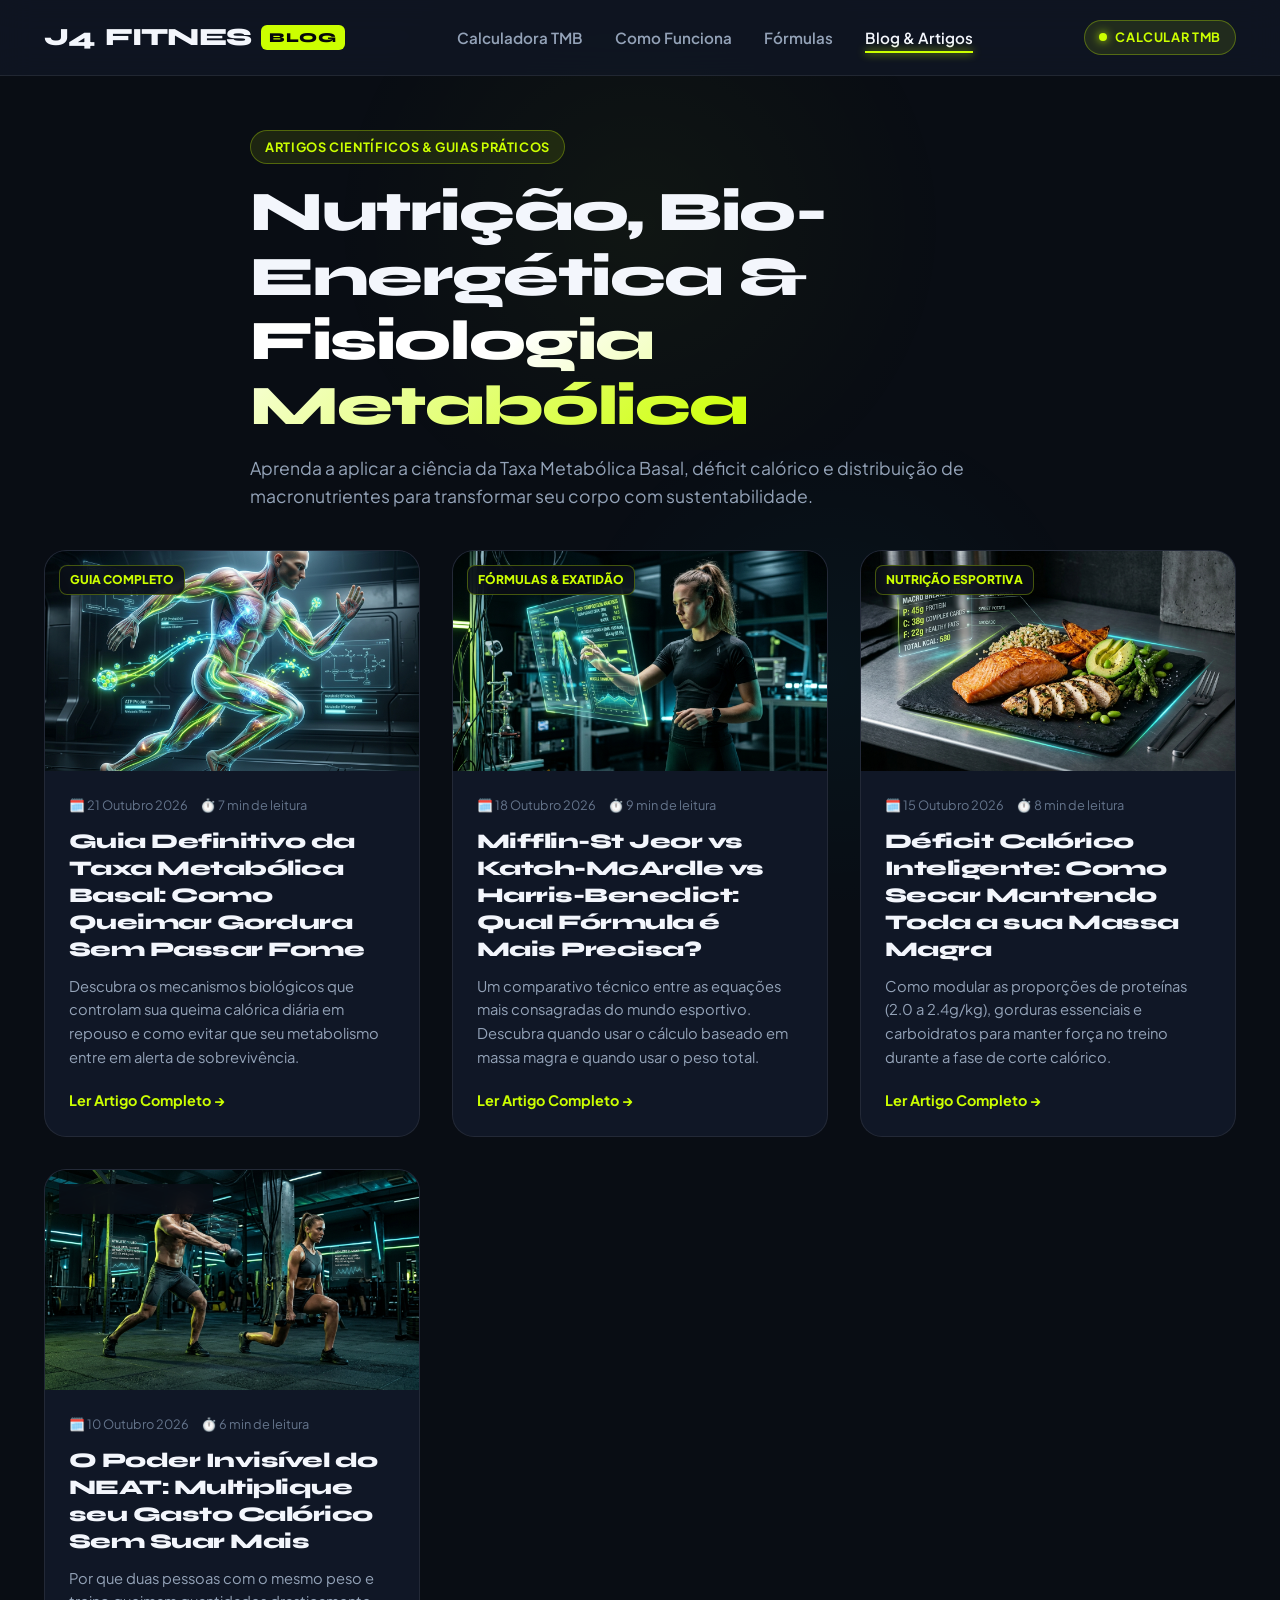
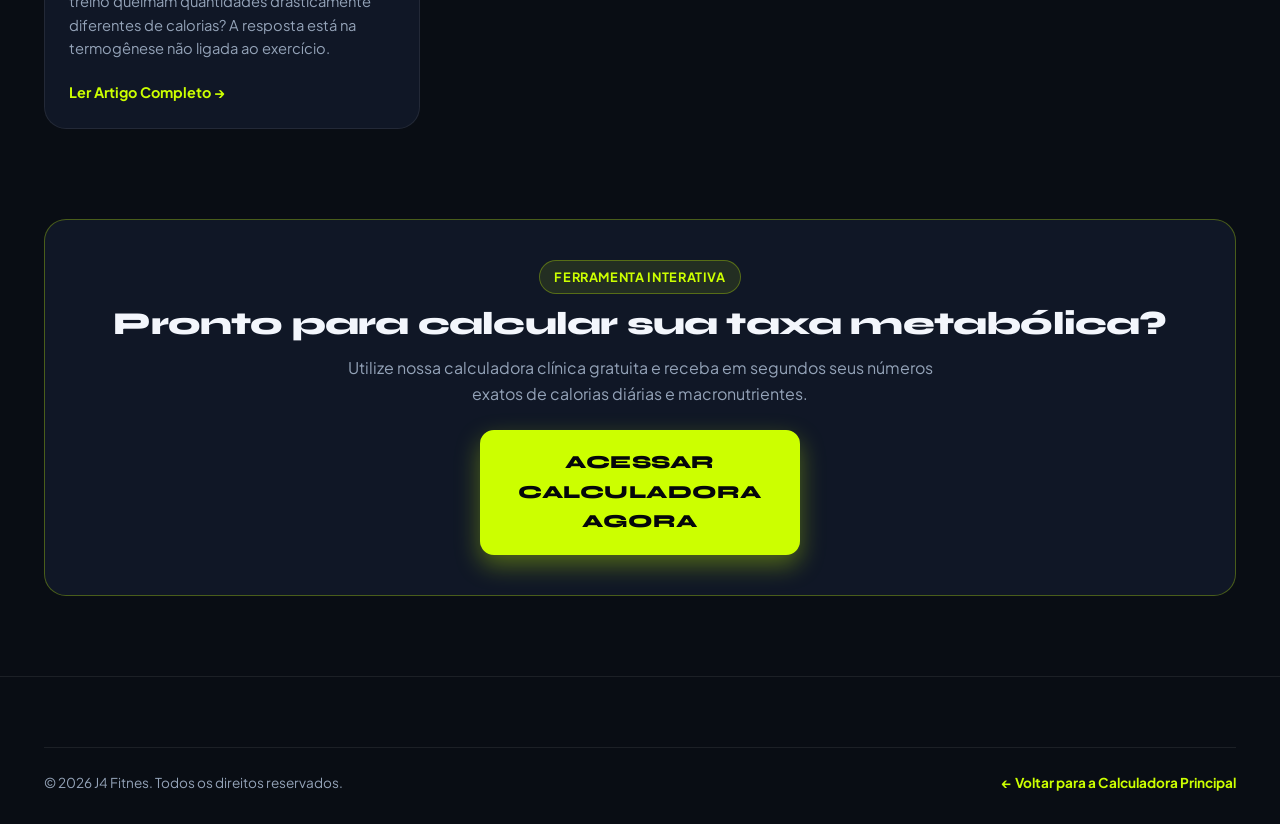
==== blog/index.html @ 893604af "feat: site completo j4 fitnes calculadora tmb e blog" ====
<!DOCTYPE html>
<html lang="pt-BR" data-theme="dark">
<head>
  <meta charset="UTF-8">
  <meta name="viewport" content="width=device-width, initial-scale=1.0">
  
  <title>Blog de Fisiologia Metabólica e Nutrição Esportiva | J4 Fitnes</title>
  <meta name="description" content="Artigos científicos, guias práticos sobre Taxa Metabólica Basal (TMB), cálculo de calorias, déficit energético e recomposição corporal na J4 Fitnes.">
  <meta name="keywords" content="blog fitness, taxa metabólica basal, calcular calorias, déficit calórico, tdee, nutrição esportiva, j4 fitnes blog">
  <meta name="author" content="J4 Fitnes Labs">
  <link rel="canonical" href="https://j4fitnes.com.br/blog/">

  <!-- Open Graph -->
  <meta property="og:type" content="blog">
  <meta property="og:url" content="https://j4fitnes.com.br/blog/">
  <meta property="og:title" content="Blog de Fisiologia Metabólica | J4 Fitnes">
  <meta property="og:description" content="Aprenda a controlar seu metabolismo com embasamento científico de ponta.">
  <meta property="og:image" content="../assets/images/hero-fitness.jpg">

  <!-- Fonts -->
  <link rel="preconnect" href="https://fonts.googleapis.com">
  <link rel="preconnect" href="https://fonts.gstatic.com" crossorigin>
  <link href="https://fonts.googleapis.com/css2?family=Plus+Jakarta+Sans:wght@400;500;600;700;800&family=Space+Grotesk:wght@500;700&family=Syne:wght@700;800;900&display=swap" rel="stylesheet">

  <link rel="stylesheet" href="../assets/css/style.css">

  <!-- Schema.org Blog JSON-LD -->
  <script type="application/ld+json">
  {
    "@context": "https://schema.org",
    "@type": "Blog",
    "name": "Blog de Performance Metabólica J4 Fitnes",
    "url": "https://j4fitnes.com.br/blog/",
    "description": "Conteúdos técnicos sobre taxa metabólica basal, déficit calórico e nutrição esportiva de precisão.",
    "publisher": {
      "@type": "Organization",
      "name": "J4 Fitnes",
      "url": "https://j4fitnes.com.br/"
    }
  }
  </script>
</head>
<body>

  <!-- Navigation -->
  <header class="navbar">
    <div class="container">
      <a href="../index.html" class="brand">
        <span>J4</span> FITNES
        <span class="brand-badge">BLOG</span>
      </a>

      <nav>
        <ul class="nav-links">
          <li><a href="../index.html" class="nav-link">Calculadora TMB</a></li>
          <li><a href="../index.html#como-funciona" class="nav-link">Como Funciona</a></li>
          <li><a href="../index.html#formulas" class="nav-link">Fórmulas</a></li>
          <li><a href="index.html" class="nav-link active">Blog & Artigos</a></li>
        </ul>
      </nav>

      <div class="nav-actions">
        <a href="../index.html#calculadora" class="badge" style="cursor: pointer;">
          <span class="badge-dot"></span>
          CALCULAR TMB
        </a>
      </div>
    </div>
  </header>

  <main style="padding-top: 130px;">
    <div class="container">
      <div class="section-head" style="text-align: left; margin-bottom: 40px;">
        <span class="badge">Artigos Científicos & Guias Práticos</span>
        <h1 style="font-size: clamp(2.4rem, 4.5vw, 3.5rem); margin: 16px 0;">
          Nutrição, Bio-Energética & <br>
          <span class="text-gradient-volt">Fisiologia Metabólica</span>
        </h1>
        <p>Aprenda a aplicar a ciência da Taxa Metabólica Basal, déficit calórico e distribuição de macronutrientes para transformar seu corpo com sustentabilidade.</p>
      </div>

      <!-- Featured Grid -->
      <div class="blog-grid" style="margin-bottom: 90px;">
        <!-- Card 1 -->
        <article class="blog-card">
          <div class="blog-thumb">
            <span class="blog-category">Guia Completo</span>
            <img src="../assets/images/blog-metabolismo.jpg" alt="Vias bioenergéticas e metabolismo em repouso">
          </div>
          <div class="blog-body">
            <div class="blog-meta">
              <span>🗓️ 21 Outubro 2026</span>
              <span>⏱️ 7 min de leitura</span>
            </div>
            <h2 class="blog-title">
              <a href="guia-definitivo-taxa-metabolica-basal.html">Guia Definitivo da Taxa Metabólica Basal: Como Queimar Gordura Sem Passar Fome</a>
            </h2>
            <p class="blog-excerpt">
              Descubra os mecanismos biológicos que controlam sua queima calórica diária em repouso e como evitar que seu metabolismo entre em alerta de sobrevivência.
            </p>
            <a href="guia-definitivo-taxa-metabolica-basal.html" class="blog-read-more">Ler Artigo Completo →</a>
          </div>
        </article>

        <!-- Card 2 -->
        <article class="blog-card">
          <div class="blog-thumb">
            <span class="blog-category">Fórmulas & Exatidão</span>
            <img src="../assets/images/blog-formulas-precisao.jpg" alt="Display com métricas de bioimpedância">
          </div>
          <div class="blog-body">
            <div class="blog-meta">
              <span>🗓️ 18 Outubro 2026</span>
              <span>⏱️ 9 min de leitura</span>
            </div>
            <h2 class="blog-title">
              <a href="mifflin-st-jeor-vs-katch-mcardle-harris-benedict.html">Mifflin-St Jeor vs Katch-McArdle vs Harris-Benedict: Qual Fórmula é Mais Precisa?</a>
            </h2>
            <p class="blog-excerpt">
              Um comparativo técnico entre as equações mais consagradas do mundo esportivo. Descubra quando usar o cálculo baseado em massa magra e quando usar o peso total.
            </p>
            <a href="mifflin-st-jeor-vs-katch-mcardle-harris-benedict.html" class="blog-read-more">Ler Artigo Completo →</a>
          </div>
        </article>

        <!-- Card 3 -->
        <article class="blog-card">
          <div class="blog-thumb">
            <span class="blog-category">Nutrição Esportiva</span>
            <img src="../assets/images/blog-macros-nutricao.jpg" alt="Refeição com macronutrientes calculados">
          </div>
          <div class="blog-body">
            <div class="blog-meta">
              <span>🗓️ 15 Outubro 2026</span>
              <span>⏱️ 8 min de leitura</span>
            </div>
            <h2 class="blog-title">
              <a href="deficit-calorico-inteligente-secar-sem-perder-massa.html">Déficit Calórico Inteligente: Como Secar Mantendo Toda a sua Massa Magra</a>
            </h2>
            <p class="blog-excerpt">
              Como modular as proporções de proteínas (2.0 a 2.4g/kg), gorduras essenciais e carboidratos para manter força no treino durante a fase de corte calórico.
            </p>
            <a href="deficit-calorico-inteligente-secar-sem-perder-massa.html" class="blog-read-more">Ler Artigo Completo →</a>
          </div>
        </article>

        <!-- Card 4 -->
        <article class="blog-card">
          <div class="blog-thumb">
            <span class="blog-category">Bio-Hacking Diário</span>
            <img src="../assets/images/hero-fitness.jpg" alt="Treino funcional e atividade diária de alta intensidade">
          </div>
          <div class="blog-body">
            <div class="blog-meta">
              <span>🗓️ 10 Outubro 2026</span>
              <span>⏱️ 6 min de leitura</span>
            </div>
            <h2 class="blog-title">
              <a href="neat-gasto-calorico-invisivel.html">O Poder Invisível do NEAT: Multiplique seu Gasto Calórico Sem Suar Mais</a>
            </h2>
            <p class="blog-excerpt">
              Por que duas pessoas com o mesmo peso e treino queimam quantidades drasticamente diferentes de calorias? A resposta está na termogênese não ligada ao exercício.
            </p>
            <a href="neat-gasto-calorico-invisivel.html" class="blog-read-more">Ler Artigo Completo →</a>
          </div>
        </article>
      </div>

      <!-- Quick CTA Banner -->
      <div style="background: var(--bg-surface); border: 1px solid var(--border-glow); border-radius: var(--radius-lg); padding: 40px; text-align: center; margin-bottom: 80px;">
        <span class="badge" style="margin-bottom: 12px;">Ferramenta Interativa</span>
        <h2 style="font-size: 2rem; margin-bottom: 12px;">Pronto para calcular sua taxa metabólica?</h2>
        <p style="max-width: 600px; margin: 0 auto 24px;">Utilize nossa calculadora clínica gratuita e receba em segundos seus números exatos de calorias diárias e macronutrientes.</p>
        <a href="../index.html#calculadora" class="btn-calculate" style="max-width: 320px; margin: 0 auto; display: inline-flex;">
          Acessar Calculadora Agora
        </a>
      </div>
    </div>
  </main>

  <!-- Footer -->
  <footer class="footer">
    <div class="container">
      <div class="footer-bottom">
        <p>© 2026 J4 Fitnes. Todos os direitos reservados.</p>
        <a href="../index.html" style="color: var(--accent-volt); font-weight: 700;">← Voltar para a Calculadora Principal</a>
      </div>
    </div>
  </footer>

</body>
</html>
---- assets/css/style.css ----
/* ==========================================================================
   J4 FITNES - DESIGN SYSTEM & STYLESHEET
   Aesthetic: Cyber-Athletic Precision (Neo-Sport Performance)
   Version: 2026.1 - Generative & Mobile First
   ========================================================================== */

:root {
  /* Color Palette - Cyber Volt & Obsidian */
  --bg-darkest: #05070a;
  --bg-base: #090d14;
  --bg-surface: #101726;
  --bg-surface-elevated: #162033;
  --bg-glass: rgba(16, 23, 38, 0.75);
  --bg-glass-card: rgba(22, 32, 51, 0.65);

  --accent-volt: #ccff00;
  --accent-volt-glow: rgba(204, 255, 0, 0.35);
  --accent-volt-subtle: rgba(204, 255, 0, 0.1);
  --accent-cyan: #00f0ff;
  --accent-cyan-glow: rgba(0, 240, 255, 0.35);
  --accent-orange: #ff5e36;
  --accent-purple: #a855f7;

  --text-main: #f3f6fc;
  --text-muted: #94a3b8;
  --text-dim: #64748b;
  --text-inverse: #05070a;

  --border-subtle: rgba(255, 255, 255, 0.08);
  --border-glow: rgba(204, 255, 0, 0.3);
  --border-cyan: rgba(0, 240, 255, 0.3);

  --radius-sm: 8px;
  --radius-md: 14px;
  --radius-lg: 22px;
  --radius-full: 9999px;

  --font-display: 'Syne', -apple-system, BlinkMacSystemFont, 'Segoe UI', Roboto, sans-serif;
  --font-body: 'Plus Jakarta Sans', -apple-system, BlinkMacSystemFont, 'Segoe UI', Roboto, sans-serif;
  --font-mono: 'Space Grotesk', monospace;

  --shadow-subtle: 0 4px 20px rgba(0, 0, 0, 0.4);
  --shadow-volt: 0 0 30px rgba(204, 255, 0, 0.25);
  --shadow-cyan: 0 0 30px rgba(0, 240, 255, 0.2);

  --transition-fast: 0.18s cubic-bezier(0.16, 1, 0.3, 1);
  --transition-smooth: 0.3s cubic-bezier(0.16, 1, 0.3, 1);
}

/* Light Theme Mode Support */
[data-theme="light"] {
  --bg-darkest: #eef2f6;
  --bg-base: #f8fafc;
  --bg-surface: #ffffff;
  --bg-surface-elevated: #ffffff;
  --bg-glass: rgba(255, 255, 255, 0.85);
  --bg-glass-card: rgba(255, 255, 255, 0.95);

  --accent-volt: #7fa800;
  --accent-volt-glow: rgba(127, 168, 0, 0.25);
  --accent-volt-subtle: rgba(127, 168, 0, 0.12);
  --accent-cyan: #0284c7;

  --text-main: #090d14;
  --text-muted: #475569;
  --text-dim: #64748b;
  --text-inverse: #ffffff;

  --border-subtle: rgba(0, 0, 0, 0.08);
  --border-glow: rgba(127, 168, 0, 0.4);
  --shadow-subtle: 0 4px 20px rgba(0, 0, 0, 0.06);
}

/* Base & Reset */
*, *::before, *::after {
  box-sizing: border-box;
  margin: 0;
  padding: 0;
}

html {
  font-size: 16px;
  scroll-behavior: smooth;
  scroll-padding-top: 90px;
  -webkit-font-smoothing: antialiased;
  -moz-osx-font-smoothing: grayscale;
}

body {
  font-family: var(--font-body);
  background-color: var(--bg-base);
  color: var(--text-main);
  line-height: 1.6;
  overflow-x: hidden;
  position: relative;
  min-height: 100vh;
}

/* Background Atmosphere Gradients */
body::before {
  content: '';
  position: fixed;
  top: 0;
  left: 20%;
  width: 60vw;
  height: 50vh;
  background: radial-gradient(circle, rgba(204, 255, 0, 0.04) 0%, transparent 70%);
  pointer-events: none;
  z-index: -1;
}

body::after {
  content: '';
  position: fixed;
  bottom: 0;
  right: 10%;
  width: 50vw;
  height: 50vh;
  background: radial-gradient(circle, rgba(0, 240, 255, 0.035) 0%, transparent 70%);
  pointer-events: none;
  z-index: -1;
}

/* Typography Defaults */
h1, h2, h3, h4, h5, h6 {
  font-family: var(--font-display);
  font-weight: 800;
  letter-spacing: -0.025em;
  line-height: 1.15;
  color: var(--text-main);
}

p {
  color: var(--text-muted);
}

a {
  color: inherit;
  text-decoration: none;
  transition: color var(--transition-fast);
}

img {
  max-width: 100%;
  height: auto;
  display: block;
}

/* Layout Utilities */
.container {
  width: 100%;
  max-width: 1240px;
  margin: 0 auto;
  padding: 0 24px;
}

/* Badge & Tag */
.badge {
  display: inline-flex;
  align-items: center;
  gap: 8px;
  padding: 6px 14px;
  border-radius: var(--radius-full);
  font-size: 0.8rem;
  font-weight: 700;
  letter-spacing: 0.05em;
  text-transform: uppercase;
  background: var(--accent-volt-subtle);
  color: var(--accent-volt);
  border: 1px solid var(--border-glow);
}

.badge-dot {
  width: 8px;
  height: 8px;
  border-radius: 50%;
  background: var(--accent-volt);
  box-shadow: 0 0 10px var(--accent-volt);
  animation: pulse-dot 2s infinite ease-in-out;
}

@keyframes pulse-dot {
  0%, 100% { transform: scale(1); opacity: 1; }
  50% { transform: scale(1.3); opacity: 0.7; }
}

/* Navigation Bar */
.navbar {
  position: fixed;
  top: 0;
  left: 0;
  right: 0;
  height: 76px;
  background: var(--bg-glass);
  backdrop-filter: blur(16px);
  -webkit-backdrop-filter: blur(16px);
  border-bottom: 1px solid var(--border-subtle);
  z-index: 1000;
  display: flex;
  align-items: center;
}

.navbar .container {
  display: flex;
  align-items: center;
  justify-content: space-between;
}

.brand {
  display: flex;
  align-items: center;
  gap: 10px;
  font-family: var(--font-display);
  font-size: 1.55rem;
  font-weight: 900;
  letter-spacing: -0.03em;
  color: var(--text-main);
}

.brand-badge {
  background: var(--accent-volt);
  color: var(--text-inverse);
  padding: 2px 8px;
  border-radius: 6px;
  font-size: 0.85rem;
  font-weight: 900;
  letter-spacing: 0.05em;
}

.nav-links {
  display: flex;
  align-items: center;
  gap: 32px;
  list-style: none;
}

.nav-link {
  font-size: 0.95rem;
  font-weight: 600;
  color: var(--text-muted);
  position: relative;
  padding: 4px 0;
}

.nav-link:hover, .nav-link.active {
  color: var(--text-main);
}

.nav-link.active::after {
  content: '';
  position: absolute;
  bottom: -2px;
  left: 0;
  width: 100%;
  height: 2px;
  background: var(--accent-volt);
  box-shadow: 0 0 8px var(--accent-volt);
}

.nav-actions {
  display: flex;
  align-items: center;
  gap: 16px;
}

.theme-toggle-btn {
  background: var(--bg-surface-elevated);
  border: 1px solid var(--border-subtle);
  color: var(--text-main);
  width: 40px;
  height: 40px;
  border-radius: var(--radius-sm);
  display: flex;
  align-items: center;
  justify-content: center;
  cursor: pointer;
  font-size: 1.1rem;
  transition: all var(--transition-fast);
}

.theme-toggle-btn:hover {
  border-color: var(--accent-volt);
  color: var(--accent-volt);
}

.mobile-menu-btn {
  display: none;
  background: none;
  border: none;
  color: var(--text-main);
  font-size: 1.5rem;
  cursor: pointer;
}

/* Hero Section */
.hero-section {
  padding: 130px 0 60px;
  position: relative;
  overflow: hidden;
}

.hero-grid {
  display: grid;
  grid-template-columns: 1.15fr 0.85fr;
  gap: 40px;
  align-items: center;
}

.hero-content h1 {
  font-size: clamp(2.4rem, 4.5vw, 3.8rem);
  margin: 18px 0 20px;
  line-height: 1.08;
}

.text-gradient-volt {
  background: linear-gradient(135deg, #ffffff 30%, var(--accent-volt) 100%);
  -webkit-background-clip: text;
  -webkit-text-fill-color: transparent;
}

[data-theme="light"] .text-gradient-volt {
  background: linear-gradient(135deg, #090d14 40%, var(--accent-volt) 100%);
  -webkit-background-clip: text;
  -webkit-text-fill-color: transparent;
}

.hero-subtitle {
  font-size: 1.15rem;
  line-height: 1.6;
  margin-bottom: 28px;
  max-width: 580px;
}

.hero-stats-row {
  display: flex;
  gap: 28px;
  margin-top: 32px;
  padding-top: 24px;
  border-top: 1px solid var(--border-subtle);
}

.hero-stat-item h4 {
  font-family: var(--font-mono);
  font-size: 1.7rem;
  color: var(--accent-volt);
  font-weight: 700;
}

.hero-stat-item p {
  font-size: 0.85rem;
  text-transform: uppercase;
  letter-spacing: 0.05em;
  font-weight: 600;
}

.hero-image-wrapper {
  position: relative;
  border-radius: var(--radius-lg);
  overflow: hidden;
  box-shadow: var(--shadow-subtle);
  border: 1px solid var(--border-subtle);
}

.hero-image-wrapper img {
  width: 100%;
  height: 480px;
  object-fit: cover;
  transition: transform 0.6s ease;
}

.hero-image-wrapper:hover img {
  transform: scale(1.03);
}

.hero-hologram-card {
  position: absolute;
  bottom: 20px;
  left: 20px;
  right: 20px;
  background: rgba(10, 14, 22, 0.85);
  backdrop-filter: blur(12px);
  -webkit-backdrop-filter: blur(12px);
  border: 1px solid var(--border-glow);
  border-radius: var(--radius-md);
  padding: 16px;
  display: flex;
  align-items: center;
  justify-content: space-between;
}

/* Interactive Calculator Layout */
.calculator-section {
  padding: 40px 0 80px;
}

.calc-wrapper {
  display: grid;
  grid-template-columns: 1.05fr 0.95fr;
  gap: 32px;
  background: var(--bg-surface);
  border-radius: var(--radius-lg);
  border: 1px solid var(--border-subtle);
  box-shadow: 0 20px 50px rgba(0, 0, 0, 0.4);
  padding: 36px;
  position: relative;
  overflow: hidden;
}

.calc-wrapper::before {
  content: '';
  position: absolute;
  top: 0;
  left: 0;
  right: 0;
  height: 3px;
  background: linear-gradient(90deg, var(--accent-volt), var(--accent-cyan), var(--accent-volt));
}

.calc-header {
  margin-bottom: 28px;
}

.calc-header h2 {
  font-size: 1.85rem;
  margin-bottom: 8px;
}

/* Form Controls */
.form-group {
  margin-bottom: 22px;
}

.form-label {
  display: flex;
  justify-content: space-between;
  align-items: center;
  font-size: 0.9rem;
  font-weight: 700;
  margin-bottom: 10px;
  color: var(--text-main);
  text-transform: uppercase;
  letter-spacing: 0.04em;
}

.label-info {
  font-size: 0.78rem;
  color: var(--accent-cyan);
  font-weight: 500;
  text-transform: none;
}

/* Gender Toggle Buttons */
.gender-switch {
  display: grid;
  grid-template-columns: 1fr 1fr;
  gap: 12px;
}

.gender-btn {
  display: flex;
  align-items: center;
  justify-content: center;
  gap: 10px;
  padding: 14px;
  border-radius: var(--radius-md);
  border: 1px solid var(--border-subtle);
  background: var(--bg-surface-elevated);
  color: var(--text-muted);
  font-size: 1rem;
  font-weight: 700;
  cursor: pointer;
  transition: all var(--transition-fast);
}

.gender-btn:hover {
  border-color: var(--accent-volt-glow);
  color: var(--text-main);
}

.gender-btn.active {
  background: var(--accent-volt);
  color: var(--text-inverse);
  border-color: var(--accent-volt);
  box-shadow: 0 0 20px var(--accent-volt-glow);
}

/* Dual Column Inputs */
.input-grid-2 {
  display: grid;
  grid-template-columns: 1fr 1fr;
  gap: 16px;
}

.input-box {
  position: relative;
  display: flex;
  align-items: center;
}

.input-box input, .input-box select {
  width: 100%;
  padding: 14px 44px 14px 16px;
  background: var(--bg-surface-elevated);
  border: 1px solid var(--border-subtle);
  border-radius: var(--radius-md);
  color: var(--text-main);
  font-family: var(--font-mono);
  font-size: 1.1rem;
  font-weight: 700;
  outline: none;
  transition: all var(--transition-fast);
}

.input-box input:focus, .input-box select:focus {
  border-color: var(--accent-volt);
  box-shadow: 0 0 0 3px var(--accent-volt-subtle);
}

.input-unit {
  position: absolute;
  right: 16px;
  font-size: 0.85rem;
  font-weight: 700;
  color: var(--text-dim);
  pointer-events: none;
}

/* Custom Select */
.select-styled {
  appearance: none;
  -webkit-appearance: none;
  cursor: pointer;
}

/* Formula Selection Tabs */
.formula-pills {
  display: flex;
  gap: 8px;
  background: var(--bg-darkest);
  padding: 6px;
  border-radius: var(--radius-md);
  border: 1px solid var(--border-subtle);
  margin-bottom: 24px;
}

.formula-btn {
  flex: 1;
  padding: 8px 12px;
  border: none;
  background: transparent;
  color: var(--text-muted);
  font-size: 0.82rem;
  font-weight: 700;
  border-radius: var(--radius-sm);
  cursor: pointer;
  transition: all var(--transition-fast);
}

.formula-btn.active {
  background: var(--bg-surface-elevated);
  color: var(--accent-volt);
  border: 1px solid var(--border-glow);
}

/* Activity Slider / List Cards */
.activity-card-group {
  display: flex;
  flex-direction: column;
  gap: 10px;
}

.activity-option {
  display: flex;
  align-items: center;
  justify-content: space-between;
  padding: 12px 16px;
  border-radius: var(--radius-md);
  border: 1px solid var(--border-subtle);
  background: var(--bg-surface-elevated);
  cursor: pointer;
  transition: all var(--transition-fast);
}

.activity-option:hover {
  border-color: rgba(204, 255, 0, 0.4);
}

.activity-option.active {
  border-color: var(--accent-volt);
  background: var(--accent-volt-subtle);
}

.activity-info h5 {
  font-size: 0.95rem;
  font-weight: 700;
  margin-bottom: 2px;
}

.activity-info p {
  font-size: 0.8rem;
  color: var(--text-dim);
}

.activity-multiplier {
  font-family: var(--font-mono);
  font-size: 0.9rem;
  font-weight: 800;
  color: var(--accent-volt);
  padding: 4px 8px;
  background: rgba(0, 0, 0, 0.3);
  border-radius: 6px;
}

/* Action Button */
.btn-calculate {
  width: 100%;
  padding: 18px 24px;
  border: none;
  border-radius: var(--radius-md);
  background: var(--accent-volt);
  color: var(--text-inverse);
  font-family: var(--font-display);
  font-size: 1.15rem;
  font-weight: 900;
  letter-spacing: 0.03em;
  text-transform: uppercase;
  cursor: pointer;
  display: flex;
  align-items: center;
  justify-content: center;
  gap: 12px;
  box-shadow: 0 10px 25px var(--accent-volt-glow);
  transition: all var(--transition-fast);
  margin-top: 10px;
}

.btn-calculate:hover {
  transform: translateY(-2px);
  box-shadow: 0 15px 35px var(--accent-volt-glow);
  background: #d8ff26;
}

.btn-calculate:active {
  transform: translateY(0);
}

/* Results Display Panel */
.calc-results-panel {
  background: var(--bg-darkest);
  border-radius: var(--radius-lg);
  border: 1px solid var(--border-subtle);
  padding: 30px;
  display: flex;
  flex-direction: column;
  justify-content: space-between;
  position: relative;
}

.results-header {
  display: flex;
  justify-content: space-between;
  align-items: center;
  margin-bottom: 20px;
}

.results-header h3 {
  font-size: 1.25rem;
}

/* Main Gauge Ring */
.gauge-container {
  display: flex;
  flex-direction: column;
  align-items: center;
  justify-content: center;
  padding: 15px 0 25px;
  position: relative;
}

.gauge-svg-wrapper {
  position: relative;
  width: 220px;
  height: 220px;
}

.gauge-svg {
  width: 100%;
  height: 100%;
  transform: rotate(-90deg);
}

.gauge-bg-circle {
  fill: none;
  stroke: var(--bg-surface-elevated);
  stroke-width: 14;
}

.gauge-progress-circle {
  fill: none;
  stroke: var(--accent-volt);
  stroke-width: 14;
  stroke-linecap: round;
  stroke-dasharray: 565.48;
  stroke-dashoffset: 200;
  transition: stroke-dashoffset 1s cubic-bezier(0.16, 1, 0.3, 1);
  filter: drop-shadow(0 0 10px var(--accent-volt-glow));
}

.gauge-center-content {
  position: absolute;
  top: 50%;
  left: 50%;
  transform: translate(-50%, -50%);
  text-align: center;
}

.gauge-label {
  font-size: 0.8rem;
  font-weight: 700;
  text-transform: uppercase;
  letter-spacing: 0.05em;
  color: var(--text-muted);
}

.gauge-number {
  font-family: var(--font-mono);
  font-size: 2.5rem;
  font-weight: 800;
  line-height: 1;
  color: var(--text-main);
  margin: 4px 0;
}

.gauge-unit {
  font-size: 0.85rem;
  font-weight: 700;
  color: var(--accent-volt);
}

/* Metric Cards Grid */
.metrics-row {
  display: grid;
  grid-template-columns: 1fr 1fr;
  gap: 14px;
  margin-bottom: 24px;
}

.metric-pill-card {
  background: var(--bg-surface);
  border: 1px solid var(--border-subtle);
  border-radius: var(--radius-md);
  padding: 16px;
  transition: all var(--transition-fast);
}

.metric-pill-card:hover {
  border-color: var(--border-glow);
}

.metric-pill-card .title {
  font-size: 0.78rem;
  font-weight: 700;
  text-transform: uppercase;
  color: var(--text-dim);
  margin-bottom: 4px;
}

.metric-pill-card .value {
  font-family: var(--font-mono);
  font-size: 1.4rem;
  font-weight: 800;
  color: var(--text-main);
}

.metric-pill-card .sub {
  font-size: 0.75rem;
  color: var(--accent-cyan);
  margin-top: 2px;
}

/* Macro Nutrition Section */
.macros-box {
  background: var(--bg-surface);
  border-radius: var(--radius-md);
  border: 1px solid var(--border-subtle);
  padding: 18px;
  margin-bottom: 20px;
}

.macros-header {
  display: flex;
  justify-content: space-between;
  align-items: center;
  margin-bottom: 14px;
}

.macros-header h4 {
  font-size: 0.95rem;
  font-weight: 800;
  text-transform: uppercase;
}

.macro-bars {
  display: flex;
  height: 10px;
  border-radius: var(--radius-full);
  overflow: hidden;
  margin-bottom: 14px;
  background: var(--bg-darkest);
}

.bar-carb { background: var(--accent-cyan); transition: width 0.5s ease; }
.bar-prot { background: var(--accent-volt); transition: width 0.5s ease; }
.bar-fat  { background: var(--accent-orange); transition: width 0.5s ease; }

.macro-items-grid {
  display: grid;
  grid-template-columns: 1fr 1fr 1fr;
  gap: 8px;
}

.macro-item {
  text-align: center;
  padding: 8px;
  background: var(--bg-surface-elevated);
  border-radius: var(--radius-sm);
  border: 1px solid var(--border-subtle);
}

.macro-item.carb { border-top: 3px solid var(--accent-cyan); }
.macro-item.prot { border-top: 3px solid var(--accent-volt); }
.macro-item.fat  { border-top: 3px solid var(--accent-orange); }

.macro-name {
  font-size: 0.75rem;
  font-weight: 700;
  color: var(--text-muted);
}

.macro-grams {
  font-family: var(--font-mono);
  font-size: 1.15rem;
  font-weight: 800;
  color: var(--text-main);
  margin: 2px 0;
}

.macro-gkg {
  font-size: 0.7rem;
  color: var(--text-dim);
}

/* Goal Calorie Targets Tabs */
.goal-selector {
  margin-bottom: 20px;
}

.goal-label {
  font-size: 0.8rem;
  font-weight: 700;
  text-transform: uppercase;
  color: var(--text-dim);
  margin-bottom: 8px;
}

.goal-buttons {
  display: grid;
  grid-template-columns: repeat(3, 1fr);
  gap: 8px;
}

.goal-btn {
  padding: 8px 10px;
  border-radius: var(--radius-sm);
  border: 1px solid var(--border-subtle);
  background: var(--bg-surface);
  color: var(--text-muted);
  font-size: 0.8rem;
  font-weight: 700;
  cursor: pointer;
  transition: all var(--transition-fast);
}

.goal-btn.active {
  background: var(--accent-volt);
  color: var(--text-inverse);
  border-color: var(--accent-volt);
}

/* Export & Storage Buttons */
.results-actions {
  display: flex;
  gap: 12px;
}

.btn-secondary {
  flex: 1;
  padding: 12px;
  border-radius: var(--radius-md);
  border: 1px solid var(--border-subtle);
  background: var(--bg-surface);
  color: var(--text-main);
  font-size: 0.85rem;
  font-weight: 700;
  cursor: pointer;
  display: flex;
  align-items: center;
  justify-content: center;
  gap: 8px;
  transition: all var(--transition-fast);
}

.btn-secondary:hover {
  border-color: var(--accent-volt);
  color: var(--accent-volt);
}

/* SEO Educational Section */
.seo-content-section {
  padding: 80px 0;
  background: var(--bg-surface);
  border-top: 1px solid var(--border-subtle);
  border-bottom: 1px solid var(--border-subtle);
}

.section-head {
  text-align: center;
  max-width: 780px;
  margin: 0 auto 50px;
}

.section-head h2 {
  font-size: clamp(2rem, 3.5vw, 2.8rem);
  margin: 12px 0 16px;
}

.section-head p {
  font-size: 1.1rem;
}

.grid-3 {
  display: grid;
  grid-template-columns: repeat(3, 1fr);
  gap: 28px;
}

.science-card {
  background: var(--bg-surface-elevated);
  border-radius: var(--radius-lg);
  border: 1px solid var(--border-subtle);
  padding: 30px;
  position: relative;
  transition: transform var(--transition-smooth), border-color var(--transition-smooth);
}

.science-card:hover {
  transform: translateY(-4px);
  border-color: var(--border-glow);
}

.science-icon {
  width: 50px;
  height: 50px;
  border-radius: var(--radius-md);
  background: var(--accent-volt-subtle);
  color: var(--accent-volt);
  display: flex;
  align-items: center;
  justify-content: center;
  font-size: 1.4rem;
  margin-bottom: 20px;
}

.science-card h3 {
  font-size: 1.3rem;
  margin-bottom: 12px;
}

.science-card p {
  font-size: 0.95rem;
  line-height: 1.6;
}

.formula-box {
  margin-top: 16px;
  padding: 12px;
  border-radius: var(--radius-sm);
  background: var(--bg-darkest);
  border-left: 3px solid var(--accent-volt);
  font-family: var(--font-mono);
  font-size: 0.8rem;
  color: var(--accent-volt);
}

/* FAQ Section */
.faq-section {
  padding: 80px 0;
}

.faq-accordion {
  max-width: 860px;
  margin: 0 auto;
  display: flex;
  flex-direction: column;
  gap: 16px;
}

.faq-item {
  background: var(--bg-surface);
  border: 1px solid var(--border-subtle);
  border-radius: var(--radius-md);
  overflow: hidden;
  transition: border-color var(--transition-fast);
}

.faq-item.open {
  border-color: var(--accent-volt);
}

.faq-question {
  width: 100%;
  padding: 20px 24px;
  background: none;
  border: none;
  display: flex;
  justify-content: space-between;
  align-items: center;
  color: var(--text-main);
  font-family: var(--font-display);
  font-size: 1.15rem;
  font-weight: 700;
  text-align: left;
  cursor: pointer;
}

.faq-icon {
  font-size: 1.2rem;
  color: var(--accent-volt);
  transition: transform 0.3s ease;
}

.faq-item.open .faq-icon {
  transform: rotate(45deg);
}

.faq-answer {
  max-height: 0;
  overflow: hidden;
  transition: max-height 0.4s ease, padding 0.4s ease;
  padding: 0 24px;
  color: var(--text-muted);
  font-size: 0.98rem;
  line-height: 1.7;
}

.faq-item.open .faq-answer {
  max-height: 400px;
  padding: 0 24px 20px;
}

/* Blog Section */
.blog-section {
  padding: 80px 0 100px;
  background: var(--bg-darkest);
}

.blog-grid {
  display: grid;
  grid-template-columns: repeat(auto-fit, minmax(320px, 1fr));
  gap: 32px;
}

.blog-card {
  background: var(--bg-surface);
  border-radius: var(--radius-lg);
  border: 1px solid var(--border-subtle);
  overflow: hidden;
  display: flex;
  flex-direction: column;
  transition: transform var(--transition-smooth), border-color var(--transition-smooth), box-shadow var(--transition-smooth);
}

.blog-card:hover {
  transform: translateY(-6px);
  border-color: var(--border-glow);
  box-shadow: 0 15px 35px rgba(0, 0, 0, 0.4);
}

.blog-thumb {
  height: 220px;
  overflow: hidden;
  position: relative;
}

.blog-thumb img {
  width: 100%;
  height: 100%;
  object-fit: cover;
  transition: transform 0.5s ease;
}

.blog-card:hover .blog-thumb img {
  transform: scale(1.05);
}

.blog-category {
  position: absolute;
  top: 14px;
  left: 14px;
  padding: 4px 10px;
  background: rgba(10, 14, 22, 0.85);
  backdrop-filter: blur(8px);
  border-radius: var(--radius-sm);
  font-size: 0.75rem;
  font-weight: 800;
  text-transform: uppercase;
  color: var(--accent-volt);
  border: 1px solid var(--border-glow);
}

.blog-body {
  padding: 24px;
  display: flex;
  flex-direction: column;
  flex: 1;
}

.blog-meta {
  display: flex;
  align-items: center;
  gap: 12px;
  font-size: 0.8rem;
  color: var(--text-dim);
  margin-bottom: 12px;
}

.blog-title {
  font-size: 1.3rem;
  font-weight: 800;
  line-height: 1.3;
  margin-bottom: 12px;
  color: var(--text-main);
}

.blog-card:hover .blog-title {
  color: var(--accent-volt);
}

.blog-excerpt {
  font-size: 0.92rem;
  color: var(--text-muted);
  line-height: 1.6;
  margin-bottom: 20px;
  flex: 1;
}

.blog-read-more {
  display: inline-flex;
  align-items: center;
  gap: 8px;
  font-size: 0.9rem;
  font-weight: 700;
  color: var(--accent-volt);
}

/* Footer */
.footer {
  background: var(--bg-base);
  border-top: 1px solid var(--border-subtle);
  padding: 70px 0 30px;
}

.footer-grid {
  display: grid;
  grid-template-columns: 1.5fr repeat(3, 1fr);
  gap: 40px;
  margin-bottom: 50px;
}

.footer-about p {
  margin: 16px 0 20px;
  font-size: 0.92rem;
  max-width: 320px;
}

.footer-col h4 {
  font-size: 1rem;
  font-weight: 800;
  text-transform: uppercase;
  letter-spacing: 0.05em;
  margin-bottom: 20px;
  color: var(--text-main);
}

.footer-links {
  list-style: none;
  display: flex;
  flex-direction: column;
  gap: 12px;
}

.footer-links a {
  font-size: 0.9rem;
  color: var(--text-muted);
}

.footer-links a:hover {
  color: var(--accent-volt);
  padding-left: 4px;
}

.footer-bottom {
  padding-top: 24px;
  border-top: 1px solid var(--border-subtle);
  display: flex;
  align-items: center;
  justify-content: space-between;
  font-size: 0.85rem;
  color: var(--text-dim);
}

/* Notification Toast */
.toast-notice {
  position: fixed;
  bottom: 24px;
  right: 24px;
  padding: 14px 22px;
  background: var(--bg-surface-elevated);
  border: 1px solid var(--accent-volt);
  color: var(--text-main);
  border-radius: var(--radius-md);
  box-shadow: 0 10px 30px rgba(0, 0, 0, 0.5);
  font-weight: 700;
  display: flex;
  align-items: center;
  gap: 10px;
  z-index: 9999;
  transform: translateY(100px);
  opacity: 0;
  transition: all 0.3s cubic-bezier(0.16, 1, 0.3, 1);
}

.toast-notice.show {
  transform: translateY(0);
  opacity: 1;
}

/* Print Styles for Exporting Reports */
@media print {
  .navbar, .footer, .btn-calculate, .results-actions, .formula-pills, .activity-card-group, .seo-content-section, .faq-section, .blog-section {
    display: none !important;
  }
  body {
    background: #ffffff !important;
    color: #000000 !important;
  }
  .calc-wrapper {
    box-shadow: none !important;
    border: none !important;
    padding: 0 !important;
    grid-template-columns: 1fr !important;
  }
  .calc-results-panel {
    background: #ffffff !important;
    border: 2px solid #000000 !important;
    color: #000000 !important;
  }
  .gauge-center-content .gauge-number, .metric-pill-card .value {
    color: #000000 !important;
  }
}

/* Responsiveness */
@media (max-width: 1024px) {
  .hero-grid {
    grid-template-columns: 1fr;
    text-align: center;
  }
  .hero-content {
    display: flex;
    flex-direction: column;
    align-items: center;
  }
  .hero-subtitle {
    margin: 0 auto 28px;
  }
  .calc-wrapper {
    grid-template-columns: 1fr;
  }
  .footer-grid {
    grid-template-columns: 1fr 1fr;
  }
}

@media (max-width: 768px) {
  .nav-links {
    display: none;
  }
  .mobile-menu-btn {
    display: block;
  }
  .grid-3 {
    grid-template-columns: 1fr;
  }
  .metrics-row {
    grid-template-columns: 1fr;
  }
  .footer-grid {
    grid-template-columns: 1fr;
  }
  .calc-wrapper {
    padding: 20px;
  }
  .calc-results-panel {
    padding: 20px;
  }
}
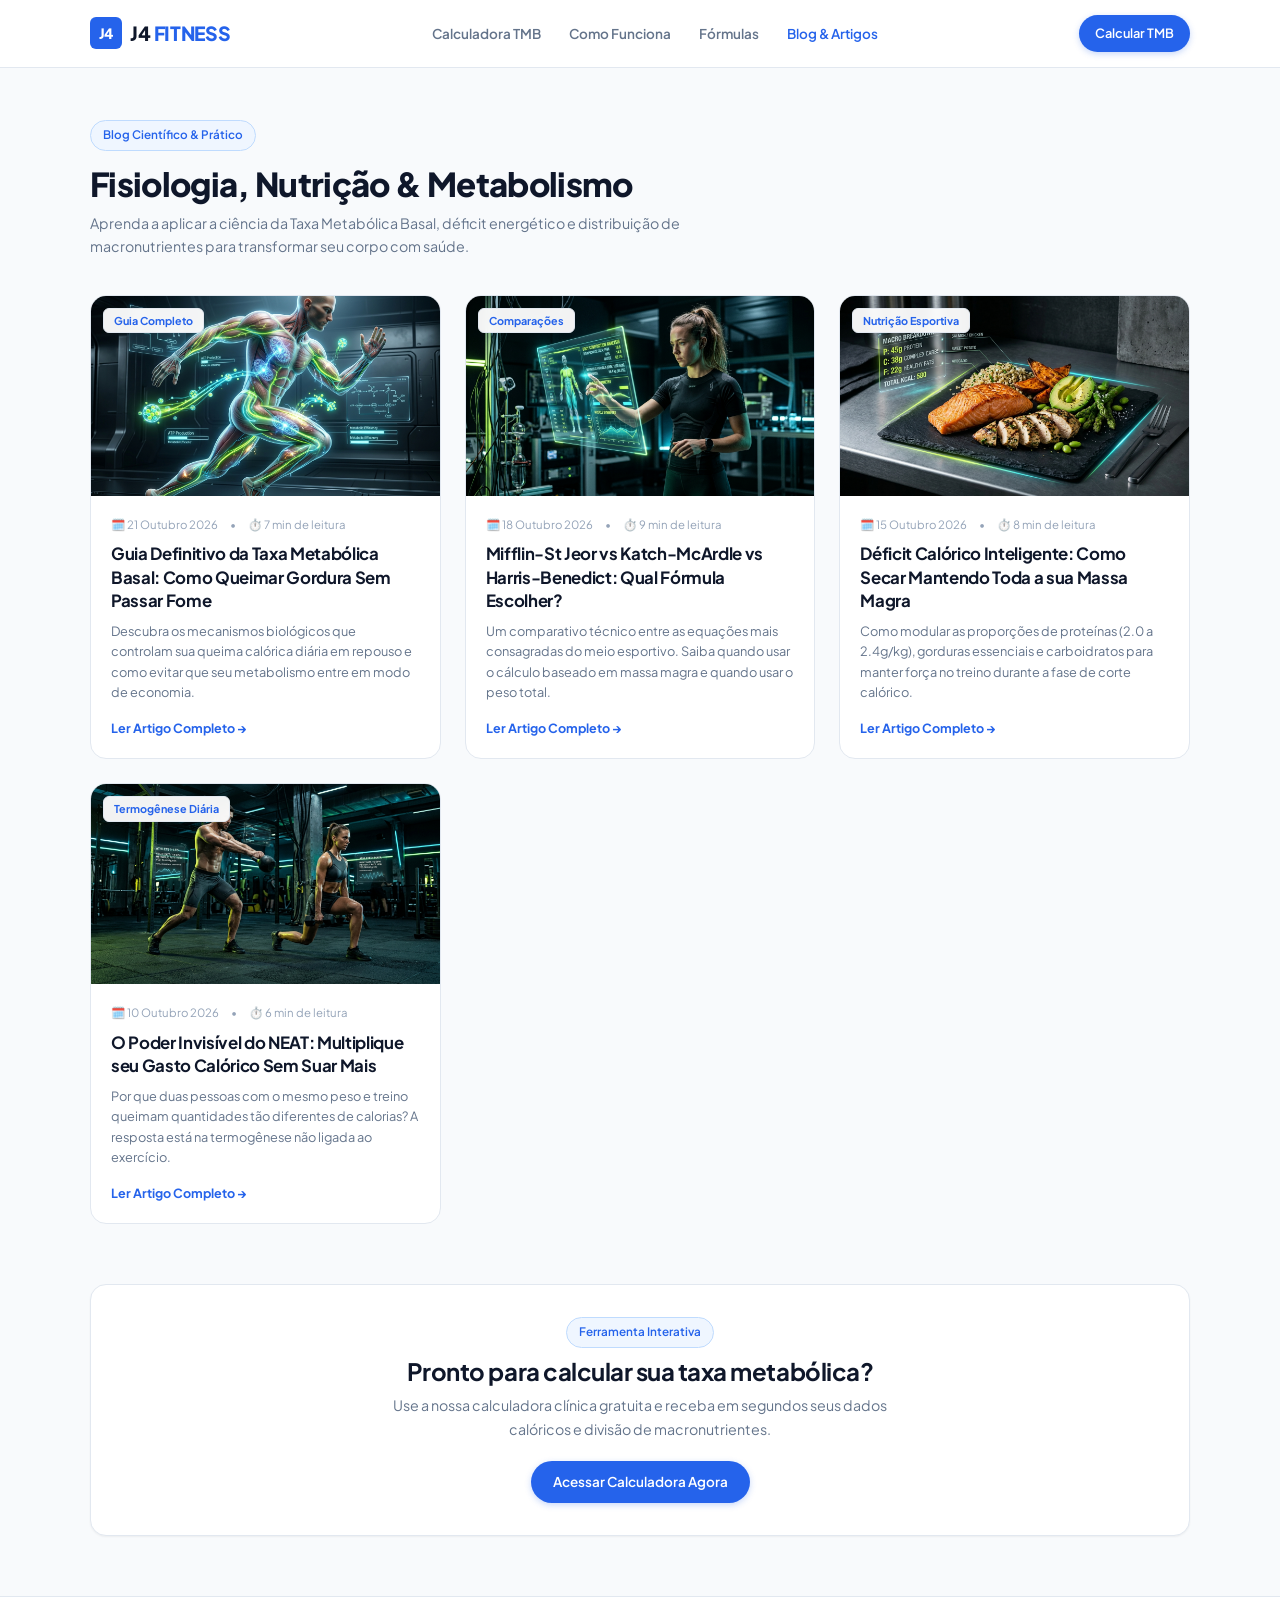
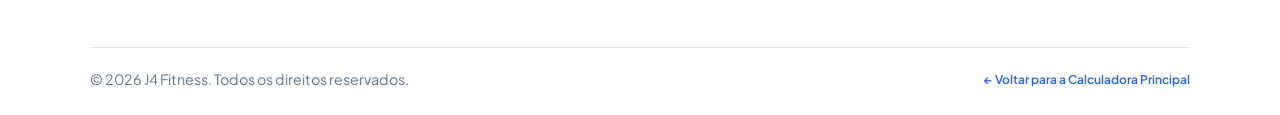
==== commit 6fc41cad: "feat: redesign completo para tema claro clean moderno e alinhado" ====
--- a/blog/index.html
+++ b/blog/index.html
@@ -1,53 +1,35 @@
 <!DOCTYPE html>
-<html lang="pt-BR" data-theme="dark">
+<html lang="pt-BR">
 <head>
   <meta charset="UTF-8">
   <meta name="viewport" content="width=device-width, initial-scale=1.0">
   
-  <title>Blog de Fisiologia Metabólica e Nutrição Esportiva | J4 Fitnes</title>
-  <meta name="description" content="Artigos científicos, guias práticos sobre Taxa Metabólica Basal (TMB), cálculo de calorias, déficit energético e recomposição corporal na J4 Fitnes.">
-  <meta name="keywords" content="blog fitness, taxa metabólica basal, calcular calorias, déficit calórico, tdee, nutrição esportiva, j4 fitnes blog">
-  <meta name="author" content="J4 Fitnes Labs">
-  <link rel="canonical" href="https://j4fitnes.com.br/blog/">
+  <title>Blog de Fisiologia Metabólica e Nutrição Esportiva | J4 Fitness</title>
+  <meta name="description" content="Artigos científicos e guias práticos sobre Taxa Metabólica Basal (TMB), cálculo calórico, déficit energético e recomposição corporal na J4 Fitness.">
+  <meta name="keywords" content="blog fitness, taxa metabolica basal, calcular calorias, deficit calorico, tdee, j4 fitness blog">
+  <link rel="canonical" href="https://j4fitnes.5450wp.easypanel.host/blog/">
 
   <!-- Open Graph -->
   <meta property="og:type" content="blog">
-  <meta property="og:url" content="https://j4fitnes.com.br/blog/">
-  <meta property="og:title" content="Blog de Fisiologia Metabólica | J4 Fitnes">
+  <meta property="og:title" content="Blog de Fisiologia Metabólica | J4 Fitness">
   <meta property="og:description" content="Aprenda a controlar seu metabolismo com embasamento científico de ponta.">
   <meta property="og:image" content="../assets/images/hero-fitness.jpg">
 
-  <!-- Fonts -->
+  <!-- Fonts: Plus Jakarta Sans + Space Grotesk -->
   <link rel="preconnect" href="https://fonts.googleapis.com">
   <link rel="preconnect" href="https://fonts.gstatic.com" crossorigin>
-  <link href="https://fonts.googleapis.com/css2?family=Plus+Jakarta+Sans:wght@400;500;600;700;800&family=Space+Grotesk:wght@500;700&family=Syne:wght@700;800;900&display=swap" rel="stylesheet">
+  <link href="https://fonts.googleapis.com/css2?family=Plus+Jakarta+Sans:wght@400;500;600;700;800&family=Space+Grotesk:wght@500;600;700&display=swap" rel="stylesheet">
 
   <link rel="stylesheet" href="../assets/css/style.css">
-
-  <!-- Schema.org Blog JSON-LD -->
-  <script type="application/ld+json">
-  {
-    "@context": "https://schema.org",
-    "@type": "Blog",
-    "name": "Blog de Performance Metabólica J4 Fitnes",
-    "url": "https://j4fitnes.com.br/blog/",
-    "description": "Conteúdos técnicos sobre taxa metabólica basal, déficit calórico e nutrição esportiva de precisão.",
-    "publisher": {
-      "@type": "Organization",
-      "name": "J4 Fitnes",
-      "url": "https://j4fitnes.com.br/"
-    }
-  }
-  </script>
 </head>
 <body>
 
-  <!-- Navigation -->
+  <!-- Navigation Bar -->
   <header class="navbar">
     <div class="container">
       <a href="../index.html" class="brand">
-        <span>J4</span> FITNES
-        <span class="brand-badge">BLOG</span>
+        <div class="brand-icon">J4</div>
+        <div>J4 <span>FITNESS</span></div>
       </a>
 
       <nav>
@@ -60,130 +42,132 @@
       </nav>
 
       <div class="nav-actions">
-        <a href="../index.html#calculadora" class="badge" style="cursor: pointer;">
-          <span class="badge-dot"></span>
-          CALCULAR TMB
+        <a href="../index.html#calculadora" class="btn-pill">
+          Calcular TMB
         </a>
       </div>
     </div>
   </header>
 
-  <main style="padding-top: 130px;">
+  <main style="padding-top: 100px;">
     <div class="container">
-      <div class="section-head" style="text-align: left; margin-bottom: 40px;">
-        <span class="badge">Artigos Científicos & Guias Práticos</span>
-        <h1 style="font-size: clamp(2.4rem, 4.5vw, 3.5rem); margin: 16px 0;">
-          Nutrição, Bio-Energética & <br>
-          <span class="text-gradient-volt">Fisiologia Metabólica</span>
+      <div class="section-center-head" style="text-align: left; margin: 20px 0 36px;">
+        <span class="badge-clean">Blog Científico & Prático</span>
+        <h1 style="font-size: 2.2rem; margin: 12px 0 8px;">
+          Fisiologia, Nutrição & <span>Metabolismo</span>
         </h1>
-        <p>Aprenda a aplicar a ciência da Taxa Metabólica Basal, déficit calórico e distribuição de macronutrientes para transformar seu corpo com sustentabilidade.</p>
+        <p>Aprenda a aplicar a ciência da Taxa Metabólica Basal, déficit energético e distribuição de macronutrientes para transformar seu corpo com saúde.</p>
       </div>
 
-      <!-- Featured Grid -->
-      <div class="blog-grid" style="margin-bottom: 90px;">
+      <!-- Articles Grid Clean -->
+      <div class="blog-grid-clean" style="margin-bottom: 60px;">
         <!-- Card 1 -->
-        <article class="blog-card">
-          <div class="blog-thumb">
-            <span class="blog-category">Guia Completo</span>
-            <img src="../assets/images/blog-metabolismo.jpg" alt="Vias bioenergéticas e metabolismo em repouso">
+        <article class="blog-card-clean">
+          <div class="blog-thumb-clean">
+            <span class="blog-category-clean">Guia Completo</span>
+            <img src="../assets/images/blog-metabolismo.jpg" alt="Vias metabólicas e bioenergética celular">
           </div>
-          <div class="blog-body">
-            <div class="blog-meta">
+          <div class="blog-body-clean">
+            <div class="blog-meta-clean">
               <span>🗓️ 21 Outubro 2026</span>
+              <span>•</span>
               <span>⏱️ 7 min de leitura</span>
             </div>
-            <h2 class="blog-title">
+            <h2 class="blog-title-clean">
               <a href="guia-definitivo-taxa-metabolica-basal.html">Guia Definitivo da Taxa Metabólica Basal: Como Queimar Gordura Sem Passar Fome</a>
             </h2>
-            <p class="blog-excerpt">
-              Descubra os mecanismos biológicos que controlam sua queima calórica diária em repouso e como evitar que seu metabolismo entre em alerta de sobrevivência.
+            <p class="blog-desc-clean">
+              Descubra os mecanismos biológicos que controlam sua queima calórica diária em repouso e como evitar que seu metabolismo entre em modo de economia.
             </p>
-            <a href="guia-definitivo-taxa-metabolica-basal.html" class="blog-read-more">Ler Artigo Completo →</a>
+            <a href="guia-definitivo-taxa-metabolica-basal.html" class="blog-link-clean">Ler Artigo Completo →</a>
           </div>
         </article>
 
         <!-- Card 2 -->
-        <article class="blog-card">
-          <div class="blog-thumb">
-            <span class="blog-category">Fórmulas & Exatidão</span>
-            <img src="../assets/images/blog-formulas-precisao.jpg" alt="Display com métricas de bioimpedância">
+        <article class="blog-card-clean">
+          <div class="blog-thumb-clean">
+            <span class="blog-category-clean">Comparações</span>
+            <img src="../assets/images/blog-formulas-precisao.jpg" alt="Métricas e bioimpedância de composição corporal">
           </div>
-          <div class="blog-body">
-            <div class="blog-meta">
+          <div class="blog-body-clean">
+            <div class="blog-meta-clean">
               <span>🗓️ 18 Outubro 2026</span>
+              <span>•</span>
               <span>⏱️ 9 min de leitura</span>
             </div>
-            <h2 class="blog-title">
-              <a href="mifflin-st-jeor-vs-katch-mcardle-harris-benedict.html">Mifflin-St Jeor vs Katch-McArdle vs Harris-Benedict: Qual Fórmula é Mais Precisa?</a>
+            <h2 class="blog-title-clean">
+              <a href="mifflin-st-jeor-vs-katch-mcardle-harris-benedict.html">Mifflin-St Jeor vs Katch-McArdle vs Harris-Benedict: Qual Fórmula Escolher?</a>
             </h2>
-            <p class="blog-excerpt">
-              Um comparativo técnico entre as equações mais consagradas do mundo esportivo. Descubra quando usar o cálculo baseado em massa magra e quando usar o peso total.
+            <p class="blog-desc-clean">
+              Um comparativo técnico entre as equações mais consagradas do meio esportivo. Saiba quando usar o cálculo baseado em massa magra e quando usar o peso total.
             </p>
-            <a href="mifflin-st-jeor-vs-katch-mcardle-harris-benedict.html" class="blog-read-more">Ler Artigo Completo →</a>
+            <a href="mifflin-st-jeor-vs-katch-mcardle-harris-benedict.html" class="blog-link-clean">Ler Artigo Completo →</a>
           </div>
         </article>
 
         <!-- Card 3 -->
-        <article class="blog-card">
-          <div class="blog-thumb">
-            <span class="blog-category">Nutrição Esportiva</span>
-            <img src="../assets/images/blog-macros-nutricao.jpg" alt="Refeição com macronutrientes calculados">
+        <article class="blog-card-clean">
+          <div class="blog-thumb-clean">
+            <span class="blog-category-clean">Nutrição Esportiva</span>
+            <img src="../assets/images/blog-macros-nutricao.jpg" alt="Prato balanceado com cálculo de macronutrientes">
           </div>
-          <div class="blog-body">
-            <div class="blog-meta">
+          <div class="blog-body-clean">
+            <div class="blog-meta-clean">
               <span>🗓️ 15 Outubro 2026</span>
+              <span>•</span>
               <span>⏱️ 8 min de leitura</span>
             </div>
-            <h2 class="blog-title">
+            <h2 class="blog-title-clean">
               <a href="deficit-calorico-inteligente-secar-sem-perder-massa.html">Déficit Calórico Inteligente: Como Secar Mantendo Toda a sua Massa Magra</a>
             </h2>
-            <p class="blog-excerpt">
+            <p class="blog-desc-clean">
               Como modular as proporções de proteínas (2.0 a 2.4g/kg), gorduras essenciais e carboidratos para manter força no treino durante a fase de corte calórico.
             </p>
-            <a href="deficit-calorico-inteligente-secar-sem-perder-massa.html" class="blog-read-more">Ler Artigo Completo →</a>
+            <a href="deficit-calorico-inteligente-secar-sem-perder-massa.html" class="blog-link-clean">Ler Artigo Completo →</a>
           </div>
         </article>
 
         <!-- Card 4 -->
-        <article class="blog-card">
-          <div class="blog-thumb">
-            <span class="blog-category">Bio-Hacking Diário</span>
-            <img src="../assets/images/hero-fitness.jpg" alt="Treino funcional e atividade diária de alta intensidade">
+        <article class="blog-card-clean">
+          <div class="blog-thumb-clean">
+            <span class="blog-category-clean">Termogênese Diária</span>
+            <img src="../assets/images/hero-fitness.jpg" alt="Treino funcional e atividade física contínua">
           </div>
-          <div class="blog-body">
-            <div class="blog-meta">
+          <div class="blog-body-clean">
+            <div class="blog-meta-clean">
               <span>🗓️ 10 Outubro 2026</span>
+              <span>•</span>
               <span>⏱️ 6 min de leitura</span>
             </div>
-            <h2 class="blog-title">
+            <h2 class="blog-title-clean">
               <a href="neat-gasto-calorico-invisivel.html">O Poder Invisível do NEAT: Multiplique seu Gasto Calórico Sem Suar Mais</a>
             </h2>
-            <p class="blog-excerpt">
-              Por que duas pessoas com o mesmo peso e treino queimam quantidades drasticamente diferentes de calorias? A resposta está na termogênese não ligada ao exercício.
+            <p class="blog-desc-clean">
+              Por que duas pessoas com o mesmo peso e treino queimam quantidades tão diferentes de calorias? A resposta está na termogênese não ligada ao exercício.
             </p>
-            <a href="neat-gasto-calorico-invisivel.html" class="blog-read-more">Ler Artigo Completo →</a>
+            <a href="neat-gasto-calorico-invisivel.html" class="blog-link-clean">Ler Artigo Completo →</a>
           </div>
         </article>
       </div>
 
-      <!-- Quick CTA Banner -->
-      <div style="background: var(--bg-surface); border: 1px solid var(--border-glow); border-radius: var(--radius-lg); padding: 40px; text-align: center; margin-bottom: 80px;">
-        <span class="badge" style="margin-bottom: 12px;">Ferramenta Interativa</span>
-        <h2 style="font-size: 2rem; margin-bottom: 12px;">Pronto para calcular sua taxa metabólica?</h2>
-        <p style="max-width: 600px; margin: 0 auto 24px;">Utilize nossa calculadora clínica gratuita e receba em segundos seus números exatos de calorias diárias e macronutrientes.</p>
-        <a href="../index.html#calculadora" class="btn-calculate" style="max-width: 320px; margin: 0 auto; display: inline-flex;">
+      <!-- Clean CTA Banner -->
+      <div style="background: #FFFFFF; border: 1px solid var(--border-card); border-radius: var(--radius-lg); padding: 32px; text-align: center; margin-bottom: 60px; box-shadow: var(--shadow-xs);">
+        <span class="badge-clean" style="margin-bottom: 8px;">Ferramenta Interativa</span>
+        <h2 style="font-size: 1.6rem; margin-bottom: 8px;">Pronto para calcular sua taxa metabólica?</h2>
+        <p style="max-width: 500px; margin: 0 auto 20px;">Use a nossa calculadora clínica gratuita e receba em segundos seus dados calóricos e divisão de macronutrientes.</p>
+        <a href="../index.html#calculadora" class="btn-pill" style="padding: 10px 22px; font-size: 0.9rem;">
           Acessar Calculadora Agora
         </a>
       </div>
     </div>
   </main>
 
-  <!-- Footer -->
-  <footer class="footer">
+  <!-- Footer Clean -->
+  <footer class="footer-clean">
     <div class="container">
-      <div class="footer-bottom">
-        <p>© 2026 J4 Fitnes. Todos os direitos reservados.</p>
-        <a href="../index.html" style="color: var(--accent-volt); font-weight: 700;">← Voltar para a Calculadora Principal</a>
+      <div class="footer-copy">
+        <p>© 2026 J4 Fitness. Todos os direitos reservados.</p>
+        <a href="../index.html" style="color: var(--primary); font-weight: 600;">← Voltar para a Calculadora Principal</a>
       </div>
     </div>
   </footer>
--- a/assets/css/style.css
+++ b/assets/css/style.css
@@ -1,77 +1,56 @@
 /* ==========================================================================
-   J4 FITNES - DESIGN SYSTEM & STYLESHEET
-   Aesthetic: Cyber-Athletic Precision (Neo-Sport Performance)
-   Version: 2026.1 - Generative & Mobile First
+   J4 FITNESS - CLEAN MODERN LIGHT THEME
+   Aesthetic: Minimalist Health & Precision Tech (Apple Health / Linear style)
    ========================================================================== */
 
 :root {
-  /* Color Palette - Cyber Volt & Obsidian */
-  --bg-darkest: #05070a;
-  --bg-base: #090d14;
-  --bg-surface: #101726;
-  --bg-surface-elevated: #162033;
-  --bg-glass: rgba(16, 23, 38, 0.75);
-  --bg-glass-card: rgba(22, 32, 51, 0.65);
-
-  --accent-volt: #ccff00;
-  --accent-volt-glow: rgba(204, 255, 0, 0.35);
-  --accent-volt-subtle: rgba(204, 255, 0, 0.1);
-  --accent-cyan: #00f0ff;
-  --accent-cyan-glow: rgba(0, 240, 255, 0.35);
-  --accent-orange: #ff5e36;
-  --accent-purple: #a855f7;
-
-  --text-main: #f3f6fc;
-  --text-muted: #94a3b8;
-  --text-dim: #64748b;
-  --text-inverse: #05070a;
-
-  --border-subtle: rgba(255, 255, 255, 0.08);
-  --border-glow: rgba(204, 255, 0, 0.3);
-  --border-cyan: rgba(0, 240, 255, 0.3);
-
-  --radius-sm: 8px;
-  --radius-md: 14px;
-  --radius-lg: 22px;
+  /* Clean Light Theme Color Palette */
+  --bg-page: #F8FAFC;
+  --bg-surface: #FFFFFF;
+  --bg-subtle: #F1F5F9;
+  --bg-hover: #E2E8F0;
+
+  /* Primary Brand Accent (Modern Royal Blue & Emerald) */
+  --primary: #2563EB;
+  --primary-hover: #1D4ED8;
+  --primary-light: #EFF6FF;
+  --primary-border: #BFDBFE;
+
+  --accent-emerald: #10B981;
+  --accent-emerald-light: #ECFDF5;
+  --accent-emerald-border: #A7F3D0;
+
+  --accent-amber: #F59E0B;
+  --accent-amber-light: #FFFBEB;
+
+  /* Typography Colors */
+  --text-main: #0F172A;       /* Slate 900 */
+  --text-body: #334155;       /* Slate 700 */
+  --text-muted: #64748B;      /* Slate 500 */
+  --text-light: #94A3B8;      /* Slate 400 */
+
+  /* Borders & Shadows */
+  --border-card: #E2E8F0;
+  --border-input: #CBD5E1;
+  --border-focus: #2563EB;
+
+  --shadow-xs: 0 1px 2px 0 rgba(0, 0, 0, 0.05);
+  --shadow-sm: 0 2px 8px -1px rgba(0, 0, 0, 0.06), 0 2px 4px -2px rgba(0, 0, 0, 0.04);
+  --shadow-md: 0 10px 25px -3px rgba(15, 23, 42, 0.06), 0 4px 6px -4px rgba(15, 23, 42, 0.03);
+  --shadow-lg: 0 20px 35px -5px rgba(15, 23, 42, 0.08);
+
+  --radius-sm: 6px;
+  --radius-md: 10px;
+  --radius-lg: 16px;
   --radius-full: 9999px;
 
-  --font-display: 'Syne', -apple-system, BlinkMacSystemFont, 'Segoe UI', Roboto, sans-serif;
-  --font-body: 'Plus Jakarta Sans', -apple-system, BlinkMacSystemFont, 'Segoe UI', Roboto, sans-serif;
-  --font-mono: 'Space Grotesk', monospace;
-
-  --shadow-subtle: 0 4px 20px rgba(0, 0, 0, 0.4);
-  --shadow-volt: 0 0 30px rgba(204, 255, 0, 0.25);
-  --shadow-cyan: 0 0 30px rgba(0, 240, 255, 0.2);
-
-  --transition-fast: 0.18s cubic-bezier(0.16, 1, 0.3, 1);
-  --transition-smooth: 0.3s cubic-bezier(0.16, 1, 0.3, 1);
-}
-
-/* Light Theme Mode Support */
-[data-theme="light"] {
-  --bg-darkest: #eef2f6;
-  --bg-base: #f8fafc;
-  --bg-surface: #ffffff;
-  --bg-surface-elevated: #ffffff;
-  --bg-glass: rgba(255, 255, 255, 0.85);
-  --bg-glass-card: rgba(255, 255, 255, 0.95);
-
-  --accent-volt: #7fa800;
-  --accent-volt-glow: rgba(127, 168, 0, 0.25);
-  --accent-volt-subtle: rgba(127, 168, 0, 0.12);
-  --accent-cyan: #0284c7;
-
-  --text-main: #090d14;
-  --text-muted: #475569;
-  --text-dim: #64748b;
-  --text-inverse: #ffffff;
-
-  --border-subtle: rgba(0, 0, 0, 0.08);
-  --border-glow: rgba(127, 168, 0, 0.4);
-  --shadow-subtle: 0 4px 20px rgba(0, 0, 0, 0.06);
-}
-
-/* Base & Reset */
+  --font-family: 'Plus Jakarta Sans', -apple-system, BlinkMacSystemFont, 'Segoe UI', Roboto, Helvetica, Arial, sans-serif;
+  --font-mono: 'Space Grotesk', -apple-system, monospace;
+
+  --transition: all 0.2s ease-in-out;
+}
+
+/* Base Reset */
 *, *::before, *::after {
   box-sizing: border-box;
   margin: 0;
@@ -79,65 +58,67 @@
 }
 
 html {
-  font-size: 16px;
+  font-size: 15px;
   scroll-behavior: smooth;
-  scroll-padding-top: 90px;
+  scroll-padding-top: 80px;
   -webkit-font-smoothing: antialiased;
   -moz-osx-font-smoothing: grayscale;
 }
 
 body {
-  font-family: var(--font-body);
-  background-color: var(--bg-base);
-  color: var(--text-main);
+  font-family: var(--font-family);
+  background-color: var(--bg-page);
+  color: var(--text-body);
   line-height: 1.6;
-  overflow-x: hidden;
-  position: relative;
   min-height: 100vh;
 }
 
-/* Background Atmosphere Gradients */
-body::before {
-  content: '';
-  position: fixed;
-  top: 0;
-  left: 20%;
-  width: 60vw;
-  height: 50vh;
-  background: radial-gradient(circle, rgba(204, 255, 0, 0.04) 0%, transparent 70%);
-  pointer-events: none;
-  z-index: -1;
-}
-
-body::after {
-  content: '';
-  position: fixed;
-  bottom: 0;
-  right: 10%;
-  width: 50vw;
-  height: 50vh;
-  background: radial-gradient(circle, rgba(0, 240, 255, 0.035) 0%, transparent 70%);
-  pointer-events: none;
-  z-index: -1;
-}
-
-/* Typography Defaults */
+/* Container */
+.container {
+  width: 100%;
+  max-width: 1140px;
+  margin: 0 auto;
+  padding: 0 20px;
+}
+
+/* Typography Defaults - Letras equilibradas e proporcionais */
 h1, h2, h3, h4, h5, h6 {
-  font-family: var(--font-display);
+  color: var(--text-main);
+  font-weight: 700;
+  letter-spacing: -0.02em;
+  line-height: 1.25;
+}
+
+h1 {
+  font-size: 2.4rem;
   font-weight: 800;
-  letter-spacing: -0.025em;
-  line-height: 1.15;
-  color: var(--text-main);
+}
+
+h2 {
+  font-size: 1.85rem;
+  font-weight: 700;
+}
+
+h3 {
+  font-size: 1.25rem;
+  font-weight: 700;
+}
+
+h4 {
+  font-size: 1rem;
+  font-weight: 600;
 }
 
 p {
   color: var(--text-muted);
+  font-size: 0.95rem;
+  line-height: 1.65;
 }
 
 a {
   color: inherit;
   text-decoration: none;
-  transition: color var(--transition-fast);
+  transition: var(--transition);
 }
 
 img {
@@ -146,55 +127,17 @@
   display: block;
 }
 
-/* Layout Utilities */
-.container {
-  width: 100%;
-  max-width: 1240px;
-  margin: 0 auto;
-  padding: 0 24px;
-}
-
-/* Badge & Tag */
-.badge {
-  display: inline-flex;
-  align-items: center;
-  gap: 8px;
-  padding: 6px 14px;
-  border-radius: var(--radius-full);
-  font-size: 0.8rem;
-  font-weight: 700;
-  letter-spacing: 0.05em;
-  text-transform: uppercase;
-  background: var(--accent-volt-subtle);
-  color: var(--accent-volt);
-  border: 1px solid var(--border-glow);
-}
-
-.badge-dot {
-  width: 8px;
-  height: 8px;
-  border-radius: 50%;
-  background: var(--accent-volt);
-  box-shadow: 0 0 10px var(--accent-volt);
-  animation: pulse-dot 2s infinite ease-in-out;
-}
-
-@keyframes pulse-dot {
-  0%, 100% { transform: scale(1); opacity: 1; }
-  50% { transform: scale(1.3); opacity: 0.7; }
-}
-
-/* Navigation Bar */
+/* Navbar */
 .navbar {
   position: fixed;
   top: 0;
   left: 0;
   right: 0;
-  height: 76px;
-  background: var(--bg-glass);
-  backdrop-filter: blur(16px);
-  -webkit-backdrop-filter: blur(16px);
-  border-bottom: 1px solid var(--border-subtle);
+  height: 68px;
+  background: rgba(255, 255, 255, 0.92);
+  backdrop-filter: blur(12px);
+  -webkit-backdrop-filter: blur(12px);
+  border-bottom: 1px solid var(--border-card);
   z-index: 1000;
   display: flex;
   align-items: center;
@@ -209,504 +152,484 @@
 .brand {
   display: flex;
   align-items: center;
-  gap: 10px;
-  font-family: var(--font-display);
-  font-size: 1.55rem;
-  font-weight: 900;
-  letter-spacing: -0.03em;
-  color: var(--text-main);
-}
-
-.brand-badge {
-  background: var(--accent-volt);
-  color: var(--text-inverse);
-  padding: 2px 8px;
-  border-radius: 6px;
+  gap: 8px;
+  font-size: 1.3rem;
+  font-weight: 800;
+  letter-spacing: -0.02em;
+  color: var(--text-main);
+}
+
+.brand-icon {
+  width: 32px;
+  height: 32px;
+  border-radius: var(--radius-sm);
+  background: var(--primary);
+  color: #FFFFFF;
+  display: flex;
+  align-items: center;
+  justify-content: center;
+  font-weight: 800;
+  font-size: 0.95rem;
+}
+
+.brand span {
+  color: var(--primary);
+}
+
+.nav-links {
+  display: flex;
+  align-items: center;
+  gap: 28px;
+  list-style: none;
+}
+
+.nav-link {
+  font-size: 0.9rem;
+  font-weight: 600;
+  color: var(--text-muted);
+  padding: 6px 0;
+}
+
+.nav-link:hover, .nav-link.active {
+  color: var(--primary);
+}
+
+.nav-actions {
+  display: flex;
+  align-items: center;
+  gap: 12px;
+}
+
+.btn-pill {
+  display: inline-flex;
+  align-items: center;
+  gap: 6px;
+  padding: 8px 16px;
+  border-radius: var(--radius-full);
   font-size: 0.85rem;
-  font-weight: 900;
-  letter-spacing: 0.05em;
-}
-
-.nav-links {
-  display: flex;
-  align-items: center;
-  gap: 32px;
-  list-style: none;
-}
-
-.nav-link {
-  font-size: 0.95rem;
-  font-weight: 600;
-  color: var(--text-muted);
-  position: relative;
-  padding: 4px 0;
-}
-
-.nav-link:hover, .nav-link.active {
-  color: var(--text-main);
-}
-
-.nav-link.active::after {
-  content: '';
-  position: absolute;
-  bottom: -2px;
-  left: 0;
-  width: 100%;
-  height: 2px;
-  background: var(--accent-volt);
-  box-shadow: 0 0 8px var(--accent-volt);
-}
-
-.nav-actions {
-  display: flex;
-  align-items: center;
-  gap: 16px;
-}
-
-.theme-toggle-btn {
-  background: var(--bg-surface-elevated);
-  border: 1px solid var(--border-subtle);
-  color: var(--text-main);
-  width: 40px;
-  height: 40px;
-  border-radius: var(--radius-sm);
-  display: flex;
-  align-items: center;
-  justify-content: center;
+  font-weight: 600;
+  background: var(--primary);
+  color: #FFFFFF;
+  border: none;
   cursor: pointer;
-  font-size: 1.1rem;
-  transition: all var(--transition-fast);
-}
-
-.theme-toggle-btn:hover {
-  border-color: var(--accent-volt);
-  color: var(--accent-volt);
-}
-
-.mobile-menu-btn {
-  display: none;
-  background: none;
-  border: none;
-  color: var(--text-main);
-  font-size: 1.5rem;
-  cursor: pointer;
+  box-shadow: 0 2px 6px rgba(37, 99, 235, 0.25);
+  transition: var(--transition);
+}
+
+.btn-pill:hover {
+  background: var(--primary-hover);
+  box-shadow: 0 4px 12px rgba(37, 99, 235, 0.35);
+  transform: translateY(-1px);
+}
+
+/* Badge Clean */
+.badge-clean {
+  display: inline-flex;
+  align-items: center;
+  gap: 6px;
+  padding: 5px 12px;
+  border-radius: var(--radius-full);
+  font-size: 0.78rem;
+  font-weight: 600;
+  background: var(--primary-light);
+  color: var(--primary);
+  border: 1px solid var(--primary-border);
+}
+
+.badge-dot {
+  width: 6px;
+  height: 6px;
+  border-radius: 50%;
+  background: var(--primary);
 }
 
 /* Hero Section */
 .hero-section {
-  padding: 130px 0 60px;
-  position: relative;
-  overflow: hidden;
+  padding: 110px 0 45px;
 }
 
 .hero-grid {
   display: grid;
   grid-template-columns: 1.15fr 0.85fr;
-  gap: 40px;
+  gap: 36px;
   align-items: center;
 }
 
 .hero-content h1 {
-  font-size: clamp(2.4rem, 4.5vw, 3.8rem);
-  margin: 18px 0 20px;
-  line-height: 1.08;
-}
-
-.text-gradient-volt {
-  background: linear-gradient(135deg, #ffffff 30%, var(--accent-volt) 100%);
-  -webkit-background-clip: text;
-  -webkit-text-fill-color: transparent;
-}
-
-[data-theme="light"] .text-gradient-volt {
-  background: linear-gradient(135deg, #090d14 40%, var(--accent-volt) 100%);
-  -webkit-background-clip: text;
-  -webkit-text-fill-color: transparent;
+  margin: 14px 0 16px;
+  color: var(--text-main);
+  line-height: 1.2;
+}
+
+.hero-content h1 span {
+  color: var(--primary);
 }
 
 .hero-subtitle {
-  font-size: 1.15rem;
-  line-height: 1.6;
-  margin-bottom: 28px;
-  max-width: 580px;
-}
-
-.hero-stats-row {
-  display: flex;
-  gap: 28px;
-  margin-top: 32px;
-  padding-top: 24px;
-  border-top: 1px solid var(--border-subtle);
-}
-
-.hero-stat-item h4 {
+  font-size: 1.05rem;
+  color: var(--text-muted);
+  margin-bottom: 24px;
+  max-width: 520px;
+}
+
+.hero-highlights {
+  display: flex;
+  gap: 20px;
+  padding-top: 20px;
+  border-top: 1px solid var(--border-card);
+}
+
+.hero-highlight-item h4 {
   font-family: var(--font-mono);
-  font-size: 1.7rem;
-  color: var(--accent-volt);
-  font-weight: 700;
-}
-
-.hero-stat-item p {
-  font-size: 0.85rem;
-  text-transform: uppercase;
-  letter-spacing: 0.05em;
-  font-weight: 600;
-}
-
-.hero-image-wrapper {
+  font-size: 1.35rem;
+  font-weight: 700;
+  color: var(--text-main);
+}
+
+.hero-highlight-item p {
+  font-size: 0.8rem;
+  color: var(--text-muted);
+  font-weight: 500;
+}
+
+.hero-img-box {
   position: relative;
   border-radius: var(--radius-lg);
   overflow: hidden;
-  box-shadow: var(--shadow-subtle);
-  border: 1px solid var(--border-subtle);
-}
-
-.hero-image-wrapper img {
+  box-shadow: var(--shadow-md);
+  border: 1px solid var(--border-card);
+  background: #FFFFFF;
+}
+
+.hero-img-box img {
   width: 100%;
-  height: 480px;
+  height: 380px;
   object-fit: cover;
-  transition: transform 0.6s ease;
-}
-
-.hero-image-wrapper:hover img {
-  transform: scale(1.03);
-}
-
-.hero-hologram-card {
+}
+
+.hero-floating-card {
   position: absolute;
-  bottom: 20px;
-  left: 20px;
-  right: 20px;
-  background: rgba(10, 14, 22, 0.85);
-  backdrop-filter: blur(12px);
-  -webkit-backdrop-filter: blur(12px);
-  border: 1px solid var(--border-glow);
+  bottom: 14px;
+  left: 14px;
+  right: 14px;
+  background: rgba(255, 255, 255, 0.95);
+  backdrop-filter: blur(8px);
+  border: 1px solid var(--border-card);
   border-radius: var(--radius-md);
-  padding: 16px;
+  padding: 12px 16px;
   display: flex;
   align-items: center;
   justify-content: space-between;
-}
-
-/* Interactive Calculator Layout */
+  box-shadow: var(--shadow-sm);
+}
+
+.hero-floating-card h5 {
+  font-size: 0.92rem;
+  color: var(--text-main);
+  font-weight: 700;
+}
+
+.hero-floating-card p {
+  font-size: 0.75rem;
+  color: var(--text-muted);
+}
+
+/* Calculator Card & Layout */
 .calculator-section {
-  padding: 40px 0 80px;
-}
-
-.calc-wrapper {
+  padding: 20px 0 60px;
+}
+
+.calc-card {
+  background: var(--bg-surface);
+  border-radius: var(--radius-lg);
+  border: 1px solid var(--border-card);
+  box-shadow: var(--shadow-md);
+  padding: 32px;
   display: grid;
   grid-template-columns: 1.05fr 0.95fr;
-  gap: 32px;
-  background: var(--bg-surface);
-  border-radius: var(--radius-lg);
-  border: 1px solid var(--border-subtle);
-  box-shadow: 0 20px 50px rgba(0, 0, 0, 0.4);
-  padding: 36px;
-  position: relative;
-  overflow: hidden;
-}
-
-.calc-wrapper::before {
-  content: '';
-  position: absolute;
-  top: 0;
-  left: 0;
-  right: 0;
-  height: 3px;
-  background: linear-gradient(90deg, var(--accent-volt), var(--accent-cyan), var(--accent-volt));
-}
-
-.calc-header {
-  margin-bottom: 28px;
-}
-
-.calc-header h2 {
-  font-size: 1.85rem;
-  margin-bottom: 8px;
-}
-
-/* Form Controls */
+  gap: 36px;
+}
+
+.calc-form-pane {
+  display: flex;
+  flex-direction: column;
+}
+
+.section-title-wrap {
+  margin-bottom: 22px;
+}
+
+.section-title-wrap h2 {
+  font-size: 1.55rem;
+  margin-bottom: 6px;
+}
+
+.section-title-wrap p {
+  font-size: 0.88rem;
+}
+
+/* Formula Tabs */
+.formula-tabs {
+  display: flex;
+  gap: 6px;
+  background: var(--bg-subtle);
+  padding: 4px;
+  border-radius: var(--radius-md);
+  margin-bottom: 20px;
+}
+
+.formula-tab {
+  flex: 1;
+  padding: 8px 10px;
+  border: none;
+  background: transparent;
+  color: var(--text-muted);
+  font-size: 0.8rem;
+  font-weight: 600;
+  border-radius: var(--radius-sm);
+  cursor: pointer;
+  transition: var(--transition);
+}
+
+.formula-tab.active {
+  background: #FFFFFF;
+  color: var(--primary);
+  font-weight: 700;
+  box-shadow: var(--shadow-xs);
+}
+
+/* Form Groups & Inputs */
 .form-group {
-  margin-bottom: 22px;
+  margin-bottom: 16px;
 }
 
 .form-label {
   display: flex;
   justify-content: space-between;
   align-items: center;
+  font-size: 0.82rem;
+  font-weight: 600;
+  color: var(--text-main);
+  margin-bottom: 6px;
+}
+
+.form-hint {
+  font-size: 0.75rem;
+  color: var(--text-muted);
+  font-weight: normal;
+}
+
+/* Gender Selector */
+.gender-grid {
+  display: grid;
+  grid-template-columns: 1fr 1fr;
+  gap: 10px;
+}
+
+.gender-btn {
+  padding: 10px;
+  border: 1px solid var(--border-input);
+  background: #FFFFFF;
+  border-radius: var(--radius-md);
+  color: var(--text-body);
   font-size: 0.9rem;
-  font-weight: 700;
-  margin-bottom: 10px;
-  color: var(--text-main);
-  text-transform: uppercase;
-  letter-spacing: 0.04em;
-}
-
-.label-info {
-  font-size: 0.78rem;
-  color: var(--accent-cyan);
-  font-weight: 500;
-  text-transform: none;
-}
-
-/* Gender Toggle Buttons */
-.gender-switch {
+  font-weight: 600;
+  cursor: pointer;
+  display: flex;
+  align-items: center;
+  justify-content: center;
+  gap: 8px;
+  transition: var(--transition);
+}
+
+.gender-btn:hover {
+  border-color: var(--primary);
+  color: var(--primary);
+}
+
+.gender-btn.active {
+  background: var(--primary-light);
+  border-color: var(--primary);
+  color: var(--primary);
+}
+
+/* Dual Column Inputs */
+.grid-2-inputs {
   display: grid;
   grid-template-columns: 1fr 1fr;
   gap: 12px;
 }
 
-.gender-btn {
-  display: flex;
-  align-items: center;
-  justify-content: center;
-  gap: 10px;
-  padding: 14px;
+.input-wrapper {
+  position: relative;
+  display: flex;
+  align-items: center;
+}
+
+.input-wrapper input {
+  width: 100%;
+  padding: 10px 42px 10px 14px;
+  background: #FFFFFF;
+  border: 1px solid var(--border-input);
   border-radius: var(--radius-md);
-  border: 1px solid var(--border-subtle);
-  background: var(--bg-surface-elevated);
-  color: var(--text-muted);
+  color: var(--text-main);
+  font-family: var(--font-mono);
   font-size: 1rem;
-  font-weight: 700;
-  cursor: pointer;
-  transition: all var(--transition-fast);
-}
-
-.gender-btn:hover {
-  border-color: var(--accent-volt-glow);
-  color: var(--text-main);
-}
-
-.gender-btn.active {
-  background: var(--accent-volt);
-  color: var(--text-inverse);
-  border-color: var(--accent-volt);
-  box-shadow: 0 0 20px var(--accent-volt-glow);
-}
-
-/* Dual Column Inputs */
-.input-grid-2 {
-  display: grid;
-  grid-template-columns: 1fr 1fr;
-  gap: 16px;
-}
-
-.input-box {
-  position: relative;
-  display: flex;
-  align-items: center;
-}
-
-.input-box input, .input-box select {
-  width: 100%;
-  padding: 14px 44px 14px 16px;
-  background: var(--bg-surface-elevated);
-  border: 1px solid var(--border-subtle);
-  border-radius: var(--radius-md);
-  color: var(--text-main);
-  font-family: var(--font-mono);
-  font-size: 1.1rem;
-  font-weight: 700;
+  font-weight: 600;
   outline: none;
-  transition: all var(--transition-fast);
-}
-
-.input-box input:focus, .input-box select:focus {
-  border-color: var(--accent-volt);
-  box-shadow: 0 0 0 3px var(--accent-volt-subtle);
+  transition: var(--transition);
+}
+
+.input-wrapper input:focus {
+  border-color: var(--primary);
+  box-shadow: 0 0 0 3px rgba(37, 99, 235, 0.12);
 }
 
 .input-unit {
   position: absolute;
-  right: 16px;
-  font-size: 0.85rem;
-  font-weight: 700;
-  color: var(--text-dim);
+  right: 14px;
+  font-size: 0.8rem;
+  font-weight: 600;
+  color: var(--text-muted);
   pointer-events: none;
 }
 
-/* Custom Select */
-.select-styled {
-  appearance: none;
-  -webkit-appearance: none;
+/* Activity Selector */
+.activity-list {
+  display: flex;
+  flex-direction: column;
+  gap: 8px;
+}
+
+.activity-item {
+  display: flex;
+  align-items: center;
+  justify-content: space-between;
+  padding: 10px 14px;
+  border-radius: var(--radius-md);
+  border: 1px solid var(--border-card);
+  background: var(--bg-subtle);
   cursor: pointer;
-}
-
-/* Formula Selection Tabs */
-.formula-pills {
-  display: flex;
-  gap: 8px;
-  background: var(--bg-darkest);
-  padding: 6px;
-  border-radius: var(--radius-md);
-  border: 1px solid var(--border-subtle);
-  margin-bottom: 24px;
-}
-
-.formula-btn {
-  flex: 1;
-  padding: 8px 12px;
-  border: none;
-  background: transparent;
-  color: var(--text-muted);
+  transition: var(--transition);
+}
+
+.activity-item:hover {
+  background: #FFFFFF;
+  border-color: var(--border-input);
+}
+
+.activity-item.active {
+  background: var(--primary-light);
+  border-color: var(--primary);
+}
+
+.activity-text h5 {
+  font-size: 0.88rem;
+  font-weight: 600;
+  color: var(--text-main);
+}
+
+.activity-text p {
+  font-size: 0.75rem;
+  color: var(--text-muted);
+}
+
+.activity-tag {
+  font-family: var(--font-mono);
   font-size: 0.82rem;
   font-weight: 700;
+  color: var(--primary);
+  background: #FFFFFF;
+  padding: 3px 8px;
   border-radius: var(--radius-sm);
-  cursor: pointer;
-  transition: all var(--transition-fast);
-}
-
-.formula-btn.active {
-  background: var(--bg-surface-elevated);
-  color: var(--accent-volt);
-  border: 1px solid var(--border-glow);
-}
-
-/* Activity Slider / List Cards */
-.activity-card-group {
-  display: flex;
-  flex-direction: column;
-  gap: 10px;
-}
-
-.activity-option {
-  display: flex;
-  align-items: center;
-  justify-content: space-between;
-  padding: 12px 16px;
-  border-radius: var(--radius-md);
-  border: 1px solid var(--border-subtle);
-  background: var(--bg-surface-elevated);
-  cursor: pointer;
-  transition: all var(--transition-fast);
-}
-
-.activity-option:hover {
-  border-color: rgba(204, 255, 0, 0.4);
-}
-
-.activity-option.active {
-  border-color: var(--accent-volt);
-  background: var(--accent-volt-subtle);
-}
-
-.activity-info h5 {
-  font-size: 0.95rem;
-  font-weight: 700;
-  margin-bottom: 2px;
-}
-
-.activity-info p {
-  font-size: 0.8rem;
-  color: var(--text-dim);
-}
-
-.activity-multiplier {
-  font-family: var(--font-mono);
-  font-size: 0.9rem;
-  font-weight: 800;
-  color: var(--accent-volt);
-  padding: 4px 8px;
-  background: rgba(0, 0, 0, 0.3);
-  border-radius: 6px;
-}
-
-/* Action Button */
-.btn-calculate {
+  border: 1px solid var(--primary-border);
+}
+
+.btn-submit-calc {
   width: 100%;
-  padding: 18px 24px;
+  padding: 12px;
+  background: var(--primary);
+  color: #FFFFFF;
   border: none;
   border-radius: var(--radius-md);
-  background: var(--accent-volt);
-  color: var(--text-inverse);
-  font-family: var(--font-display);
-  font-size: 1.15rem;
-  font-weight: 900;
-  letter-spacing: 0.03em;
-  text-transform: uppercase;
+  font-size: 0.95rem;
+  font-weight: 700;
   cursor: pointer;
   display: flex;
   align-items: center;
   justify-content: center;
-  gap: 12px;
-  box-shadow: 0 10px 25px var(--accent-volt-glow);
-  transition: all var(--transition-fast);
+  gap: 8px;
   margin-top: 10px;
-}
-
-.btn-calculate:hover {
-  transform: translateY(-2px);
-  box-shadow: 0 15px 35px var(--accent-volt-glow);
-  background: #d8ff26;
-}
-
-.btn-calculate:active {
-  transform: translateY(0);
-}
-
-/* Results Display Panel */
-.calc-results-panel {
-  background: var(--bg-darkest);
-  border-radius: var(--radius-lg);
-  border: 1px solid var(--border-subtle);
-  padding: 30px;
+  box-shadow: var(--shadow-sm);
+  transition: var(--transition);
+}
+
+.btn-submit-calc:hover {
+  background: var(--primary-hover);
+  transform: translateY(-1px);
+}
+
+/* Results Panel Side */
+.calc-results-pane {
+  background: var(--bg-subtle);
+  border-radius: var(--radius-md);
+  border: 1px solid var(--border-card);
+  padding: 24px;
   display: flex;
   flex-direction: column;
   justify-content: space-between;
+}
+
+.results-top {
+  display: flex;
+  justify-content: space-between;
+  align-items: center;
+  margin-bottom: 16px;
+}
+
+.results-top h3 {
+  font-size: 1.15rem;
+}
+
+/* Clean Radial Energy Dial */
+.dial-box {
+  display: flex;
+  flex-direction: column;
+  align-items: center;
+  justify-content: center;
+  padding: 10px 0 20px;
   position: relative;
 }
 
-.results-header {
-  display: flex;
-  justify-content: space-between;
-  align-items: center;
-  margin-bottom: 20px;
-}
-
-.results-header h3 {
-  font-size: 1.25rem;
-}
-
-/* Main Gauge Ring */
-.gauge-container {
-  display: flex;
-  flex-direction: column;
-  align-items: center;
-  justify-content: center;
-  padding: 15px 0 25px;
+.dial-svg-wrap {
   position: relative;
-}
-
-.gauge-svg-wrapper {
-  position: relative;
-  width: 220px;
-  height: 220px;
-}
-
-.gauge-svg {
+  width: 190px;
+  height: 190px;
+}
+
+.dial-svg {
   width: 100%;
   height: 100%;
   transform: rotate(-90deg);
 }
 
-.gauge-bg-circle {
+.dial-bg-circle {
   fill: none;
-  stroke: var(--bg-surface-elevated);
-  stroke-width: 14;
-}
-
-.gauge-progress-circle {
+  stroke: #E2E8F0;
+  stroke-width: 12;
+}
+
+.dial-val-circle {
   fill: none;
-  stroke: var(--accent-volt);
-  stroke-width: 14;
+  stroke: var(--primary);
+  stroke-width: 12;
   stroke-linecap: round;
   stroke-dasharray: 565.48;
   stroke-dashoffset: 200;
-  transition: stroke-dashoffset 1s cubic-bezier(0.16, 1, 0.3, 1);
-  filter: drop-shadow(0 0 10px var(--accent-volt-glow));
-}
-
-.gauge-center-content {
+  transition: stroke-dashoffset 0.8s cubic-bezier(0.16, 1, 0.3, 1);
+}
+
+.dial-center-data {
   position: absolute;
   top: 50%;
   left: 50%;
@@ -714,530 +637,513 @@
   text-align: center;
 }
 
-.gauge-label {
-  font-size: 0.8rem;
+.dial-small-title {
+  font-size: 0.72rem;
   font-weight: 700;
   text-transform: uppercase;
+  color: var(--text-muted);
   letter-spacing: 0.05em;
-  color: var(--text-muted);
-}
-
-.gauge-number {
+}
+
+.dial-number {
   font-family: var(--font-mono);
-  font-size: 2.5rem;
+  font-size: 2.2rem;
   font-weight: 800;
   line-height: 1;
   color: var(--text-main);
   margin: 4px 0;
 }
 
-.gauge-unit {
-  font-size: 0.85rem;
-  font-weight: 700;
-  color: var(--accent-volt);
-}
-
-/* Metric Cards Grid */
-.metrics-row {
+.dial-unit {
+  font-size: 0.75rem;
+  font-weight: 600;
+  color: var(--primary);
+}
+
+/* Clean Metrics Grid */
+.metrics-2x2 {
   display: grid;
   grid-template-columns: 1fr 1fr;
-  gap: 14px;
-  margin-bottom: 24px;
-}
-
-.metric-pill-card {
-  background: var(--bg-surface);
-  border: 1px solid var(--border-subtle);
+  gap: 10px;
+  margin-bottom: 18px;
+}
+
+.metric-card-clean {
+  background: #FFFFFF;
+  border: 1px solid var(--border-card);
   border-radius: var(--radius-md);
-  padding: 16px;
-  transition: all var(--transition-fast);
-}
-
-.metric-pill-card:hover {
-  border-color: var(--border-glow);
-}
-
-.metric-pill-card .title {
-  font-size: 0.78rem;
-  font-weight: 700;
+  padding: 12px 14px;
+}
+
+.metric-card-clean .label {
+  font-size: 0.74rem;
+  font-weight: 600;
+  color: var(--text-muted);
   text-transform: uppercase;
-  color: var(--text-dim);
-  margin-bottom: 4px;
-}
-
-.metric-pill-card .value {
+}
+
+.metric-card-clean .val {
   font-family: var(--font-mono);
-  font-size: 1.4rem;
-  font-weight: 800;
-  color: var(--text-main);
-}
-
-.metric-pill-card .sub {
+  font-size: 1.25rem;
+  font-weight: 700;
+  color: var(--text-main);
+  margin: 2px 0;
+}
+
+.metric-card-clean .sub {
+  font-size: 0.72rem;
+  color: var(--primary);
+}
+
+/* Goal Selector Pills */
+.goal-strip {
+  margin-bottom: 16px;
+}
+
+.goal-strip-title {
   font-size: 0.75rem;
-  color: var(--accent-cyan);
-  margin-top: 2px;
-}
-
-/* Macro Nutrition Section */
-.macros-box {
-  background: var(--bg-surface);
+  font-weight: 700;
+  text-transform: uppercase;
+  color: var(--text-muted);
+  margin-bottom: 6px;
+}
+
+.goal-pills-row {
+  display: grid;
+  grid-template-columns: repeat(3, 1fr);
+  gap: 6px;
+}
+
+.goal-pill-btn {
+  padding: 7px 6px;
+  background: #FFFFFF;
+  border: 1px solid var(--border-card);
+  border-radius: var(--radius-sm);
+  font-size: 0.76rem;
+  font-weight: 600;
+  color: var(--text-body);
+  cursor: pointer;
+  text-align: center;
+  transition: var(--transition);
+}
+
+.goal-pill-btn:hover {
+  border-color: var(--primary);
+}
+
+.goal-pill-btn.active {
+  background: var(--primary);
+  color: #FFFFFF;
+  border-color: var(--primary);
+}
+
+/* Macros Breakdown Clean */
+.macros-card-clean {
+  background: #FFFFFF;
+  border: 1px solid var(--border-card);
   border-radius: var(--radius-md);
-  border: 1px solid var(--border-subtle);
-  padding: 18px;
-  margin-bottom: 20px;
-}
-
-.macros-header {
+  padding: 14px;
+  margin-bottom: 16px;
+}
+
+.macros-card-clean .head {
   display: flex;
   justify-content: space-between;
   align-items: center;
-  margin-bottom: 14px;
-}
-
-.macros-header h4 {
-  font-size: 0.95rem;
-  font-weight: 800;
-  text-transform: uppercase;
-}
-
-.macro-bars {
-  display: flex;
-  height: 10px;
+  margin-bottom: 10px;
+}
+
+.macros-card-clean .head h5 {
+  font-size: 0.85rem;
+  font-weight: 700;
+}
+
+.macro-bar-clean {
+  display: flex;
+  height: 8px;
   border-radius: var(--radius-full);
   overflow: hidden;
-  margin-bottom: 14px;
-  background: var(--bg-darkest);
-}
-
-.bar-carb { background: var(--accent-cyan); transition: width 0.5s ease; }
-.bar-prot { background: var(--accent-volt); transition: width 0.5s ease; }
-.bar-fat  { background: var(--accent-orange); transition: width 0.5s ease; }
-
-.macro-items-grid {
+  margin-bottom: 10px;
+  background: var(--bg-subtle);
+}
+
+.bar-carb { background: #0284C7; transition: width 0.4s ease; }
+.bar-prot { background: #2563EB; transition: width 0.4s ease; }
+.bar-fat  { background: #F59E0B; transition: width 0.4s ease; }
+
+.macro-3-grid {
   display: grid;
   grid-template-columns: 1fr 1fr 1fr;
   gap: 8px;
 }
 
-.macro-item {
+.macro-col {
   text-align: center;
-  padding: 8px;
-  background: var(--bg-surface-elevated);
+  padding: 6px;
+  background: var(--bg-subtle);
   border-radius: var(--radius-sm);
-  border: 1px solid var(--border-subtle);
-}
-
-.macro-item.carb { border-top: 3px solid var(--accent-cyan); }
-.macro-item.prot { border-top: 3px solid var(--accent-volt); }
-.macro-item.fat  { border-top: 3px solid var(--accent-orange); }
-
-.macro-name {
-  font-size: 0.75rem;
-  font-weight: 700;
-  color: var(--text-muted);
-}
-
-.macro-grams {
+}
+
+.macro-col.carb { border-left: 3px solid #0284C7; }
+.macro-col.prot { border-left: 3px solid #2563EB; }
+.macro-col.fat  { border-left: 3px solid #F59E0B; }
+
+.macro-col .name {
+  font-size: 0.72rem;
+  font-weight: 600;
+  color: var(--text-muted);
+}
+
+.macro-col .grams {
   font-family: var(--font-mono);
-  font-size: 1.15rem;
-  font-weight: 800;
-  color: var(--text-main);
-  margin: 2px 0;
-}
-
-.macro-gkg {
-  font-size: 0.7rem;
-  color: var(--text-dim);
-}
-
-/* Goal Calorie Targets Tabs */
-.goal-selector {
-  margin-bottom: 20px;
-}
-
-.goal-label {
+  font-size: 1.05rem;
+  font-weight: 700;
+  color: var(--text-main);
+  margin: 1px 0;
+}
+
+.macro-col .ratio {
+  font-size: 0.68rem;
+  color: var(--text-light);
+}
+
+/* Results Actions Clean */
+.action-buttons-clean {
+  display: flex;
+  gap: 10px;
+}
+
+.btn-secondary-clean {
+  flex: 1;
+  padding: 9px 12px;
+  border-radius: var(--radius-sm);
+  background: #FFFFFF;
+  border: 1px solid var(--border-card);
+  color: var(--text-body);
   font-size: 0.8rem;
-  font-weight: 700;
-  text-transform: uppercase;
-  color: var(--text-dim);
-  margin-bottom: 8px;
-}
-
-.goal-buttons {
+  font-weight: 600;
+  cursor: pointer;
+  display: flex;
+  align-items: center;
+  justify-content: center;
+  gap: 6px;
+  transition: var(--transition);
+}
+
+.btn-secondary-clean:hover {
+  border-color: var(--primary);
+  color: var(--primary);
+}
+
+/* Educational Cards */
+.edu-section {
+  padding: 50px 0;
+}
+
+.section-center-head {
+  text-align: center;
+  max-width: 680px;
+  margin: 0 auto 36px;
+}
+
+.section-center-head h2 {
+  font-size: 1.8rem;
+  margin: 10px 0 10px;
+}
+
+.grid-3-clean {
   display: grid;
   grid-template-columns: repeat(3, 1fr);
-  gap: 8px;
-}
-
-.goal-btn {
-  padding: 8px 10px;
+  gap: 20px;
+}
+
+.edu-card {
+  background: #FFFFFF;
+  border: 1px solid var(--border-card);
+  border-radius: var(--radius-lg);
+  padding: 24px;
+  transition: var(--transition);
+}
+
+.edu-card:hover {
+  transform: translateY(-2px);
+  box-shadow: var(--shadow-sm);
+}
+
+.edu-icon-wrap {
+  width: 42px;
+  height: 42px;
+  border-radius: var(--radius-md);
+  background: var(--primary-light);
+  color: var(--primary);
+  display: flex;
+  align-items: center;
+  justify-content: center;
+  font-size: 1.25rem;
+  margin-bottom: 16px;
+}
+
+.edu-card h3 {
+  font-size: 1.15rem;
+  margin-bottom: 8px;
+}
+
+.edu-card p {
+  font-size: 0.88rem;
+  line-height: 1.6;
+}
+
+.formula-clean-box {
+  margin-top: 14px;
+  padding: 10px 12px;
+  background: var(--bg-subtle);
   border-radius: var(--radius-sm);
-  border: 1px solid var(--border-subtle);
-  background: var(--bg-surface);
-  color: var(--text-muted);
-  font-size: 0.8rem;
-  font-weight: 700;
-  cursor: pointer;
-  transition: all var(--transition-fast);
-}
-
-.goal-btn.active {
-  background: var(--accent-volt);
-  color: var(--text-inverse);
-  border-color: var(--accent-volt);
-}
-
-/* Export & Storage Buttons */
-.results-actions {
-  display: flex;
+  font-family: var(--font-mono);
+  font-size: 0.78rem;
+  color: var(--primary);
+  font-weight: 600;
+}
+
+/* FAQ Accordion */
+.faq-section {
+  padding: 40px 0 60px;
+}
+
+.faq-list {
+  max-width: 780px;
+  margin: 0 auto;
+  display: flex;
+  flex-direction: column;
   gap: 12px;
 }
 
-.btn-secondary {
-  flex: 1;
-  padding: 12px;
-  border-radius: var(--radius-md);
-  border: 1px solid var(--border-subtle);
-  background: var(--bg-surface);
-  color: var(--text-main);
-  font-size: 0.85rem;
-  font-weight: 700;
-  cursor: pointer;
-  display: flex;
-  align-items: center;
-  justify-content: center;
-  gap: 8px;
-  transition: all var(--transition-fast);
-}
-
-.btn-secondary:hover {
-  border-color: var(--accent-volt);
-  color: var(--accent-volt);
-}
-
-/* SEO Educational Section */
-.seo-content-section {
-  padding: 80px 0;
-  background: var(--bg-surface);
-  border-top: 1px solid var(--border-subtle);
-  border-bottom: 1px solid var(--border-subtle);
-}
-
-.section-head {
-  text-align: center;
-  max-width: 780px;
-  margin: 0 auto 50px;
-}
-
-.section-head h2 {
-  font-size: clamp(2rem, 3.5vw, 2.8rem);
-  margin: 12px 0 16px;
-}
-
-.section-head p {
-  font-size: 1.1rem;
-}
-
-.grid-3 {
-  display: grid;
-  grid-template-columns: repeat(3, 1fr);
-  gap: 28px;
-}
-
-.science-card {
-  background: var(--bg-surface-elevated);
-  border-radius: var(--radius-lg);
-  border: 1px solid var(--border-subtle);
-  padding: 30px;
-  position: relative;
-  transition: transform var(--transition-smooth), border-color var(--transition-smooth);
-}
-
-.science-card:hover {
-  transform: translateY(-4px);
-  border-color: var(--border-glow);
-}
-
-.science-icon {
-  width: 50px;
-  height: 50px;
-  border-radius: var(--radius-md);
-  background: var(--accent-volt-subtle);
-  color: var(--accent-volt);
-  display: flex;
-  align-items: center;
-  justify-content: center;
-  font-size: 1.4rem;
-  margin-bottom: 20px;
-}
-
-.science-card h3 {
-  font-size: 1.3rem;
-  margin-bottom: 12px;
-}
-
-.science-card p {
-  font-size: 0.95rem;
-  line-height: 1.6;
-}
-
-.formula-box {
-  margin-top: 16px;
-  padding: 12px;
-  border-radius: var(--radius-sm);
-  background: var(--bg-darkest);
-  border-left: 3px solid var(--accent-volt);
-  font-family: var(--font-mono);
-  font-size: 0.8rem;
-  color: var(--accent-volt);
-}
-
-/* FAQ Section */
-.faq-section {
-  padding: 80px 0;
-}
-
-.faq-accordion {
-  max-width: 860px;
-  margin: 0 auto;
-  display: flex;
-  flex-direction: column;
-  gap: 16px;
-}
-
 .faq-item {
-  background: var(--bg-surface);
-  border: 1px solid var(--border-subtle);
+  background: #FFFFFF;
+  border: 1px solid var(--border-card);
   border-radius: var(--radius-md);
   overflow: hidden;
-  transition: border-color var(--transition-fast);
+  transition: var(--transition);
 }
 
 .faq-item.open {
-  border-color: var(--accent-volt);
+  border-color: var(--primary-border);
+  box-shadow: var(--shadow-xs);
 }
 
 .faq-question {
   width: 100%;
-  padding: 20px 24px;
+  padding: 16px 20px;
   background: none;
   border: none;
   display: flex;
   justify-content: space-between;
   align-items: center;
   color: var(--text-main);
-  font-family: var(--font-display);
-  font-size: 1.15rem;
-  font-weight: 700;
+  font-size: 0.98rem;
+  font-weight: 600;
   text-align: left;
   cursor: pointer;
 }
 
 .faq-icon {
-  font-size: 1.2rem;
-  color: var(--accent-volt);
-  transition: transform 0.3s ease;
+  font-size: 1.1rem;
+  color: var(--text-muted);
+  transition: transform 0.2s ease;
 }
 
 .faq-item.open .faq-icon {
   transform: rotate(45deg);
+  color: var(--primary);
 }
 
 .faq-answer {
   max-height: 0;
   overflow: hidden;
-  transition: max-height 0.4s ease, padding 0.4s ease;
-  padding: 0 24px;
-  color: var(--text-muted);
-  font-size: 0.98rem;
-  line-height: 1.7;
+  transition: max-height 0.3s ease, padding 0.3s ease;
+  padding: 0 20px;
+  color: var(--text-muted);
+  font-size: 0.9rem;
+  line-height: 1.65;
 }
 
 .faq-item.open .faq-answer {
-  max-height: 400px;
-  padding: 0 24px 20px;
-}
-
-/* Blog Section */
+  max-height: 350px;
+  padding: 0 20px 18px;
+}
+
+/* Blog Cards Clean */
 .blog-section {
-  padding: 80px 0 100px;
-  background: var(--bg-darkest);
-}
-
-.blog-grid {
+  padding: 40px 0 80px;
+}
+
+.blog-grid-clean {
   display: grid;
-  grid-template-columns: repeat(auto-fit, minmax(320px, 1fr));
-  gap: 32px;
-}
-
-.blog-card {
-  background: var(--bg-surface);
+  grid-template-columns: repeat(auto-fit, minmax(300px, 1fr));
+  gap: 24px;
+}
+
+.blog-card-clean {
+  background: #FFFFFF;
+  border: 1px solid var(--border-card);
   border-radius: var(--radius-lg);
-  border: 1px solid var(--border-subtle);
   overflow: hidden;
   display: flex;
   flex-direction: column;
-  transition: transform var(--transition-smooth), border-color var(--transition-smooth), box-shadow var(--transition-smooth);
-}
-
-.blog-card:hover {
-  transform: translateY(-6px);
-  border-color: var(--border-glow);
-  box-shadow: 0 15px 35px rgba(0, 0, 0, 0.4);
-}
-
-.blog-thumb {
-  height: 220px;
+  transition: var(--transition);
+}
+
+.blog-card-clean:hover {
+  transform: translateY(-3px);
+  box-shadow: var(--shadow-md);
+  border-color: var(--primary-border);
+}
+
+.blog-thumb-clean {
+  height: 200px;
   overflow: hidden;
   position: relative;
 }
 
-.blog-thumb img {
+.blog-thumb-clean img {
   width: 100%;
   height: 100%;
   object-fit: cover;
-  transition: transform 0.5s ease;
-}
-
-.blog-card:hover .blog-thumb img {
-  transform: scale(1.05);
-}
-
-.blog-category {
+  transition: transform 0.4s ease;
+}
+
+.blog-card-clean:hover .blog-thumb-clean img {
+  transform: scale(1.03);
+}
+
+.blog-category-clean {
   position: absolute;
-  top: 14px;
-  left: 14px;
-  padding: 4px 10px;
-  background: rgba(10, 14, 22, 0.85);
-  backdrop-filter: blur(8px);
+  top: 12px;
+  left: 12px;
+  padding: 3px 10px;
+  background: rgba(255, 255, 255, 0.95);
+  backdrop-filter: blur(4px);
   border-radius: var(--radius-sm);
-  font-size: 0.75rem;
-  font-weight: 800;
-  text-transform: uppercase;
-  color: var(--accent-volt);
-  border: 1px solid var(--border-glow);
-}
-
-.blog-body {
-  padding: 24px;
+  font-size: 0.72rem;
+  font-weight: 700;
+  color: var(--primary);
+  border: 1px solid var(--border-card);
+}
+
+.blog-body-clean {
+  padding: 20px;
   display: flex;
   flex-direction: column;
   flex: 1;
 }
 
-.blog-meta {
-  display: flex;
-  align-items: center;
+.blog-meta-clean {
+  display: flex;
   gap: 12px;
-  font-size: 0.8rem;
-  color: var(--text-dim);
-  margin-bottom: 12px;
-}
-
-.blog-title {
-  font-size: 1.3rem;
-  font-weight: 800;
-  line-height: 1.3;
-  margin-bottom: 12px;
-  color: var(--text-main);
-}
-
-.blog-card:hover .blog-title {
-  color: var(--accent-volt);
-}
-
-.blog-excerpt {
-  font-size: 0.92rem;
+  font-size: 0.76rem;
+  color: var(--text-light);
+  margin-bottom: 8px;
+}
+
+.blog-title-clean {
+  font-size: 1.12rem;
+  font-weight: 700;
+  line-height: 1.4;
+  margin-bottom: 8px;
+  color: var(--text-main);
+}
+
+.blog-card-clean:hover .blog-title-clean {
+  color: var(--primary);
+}
+
+.blog-desc-clean {
+  font-size: 0.85rem;
   color: var(--text-muted);
   line-height: 1.6;
-  margin-bottom: 20px;
+  margin-bottom: 16px;
   flex: 1;
 }
 
-.blog-read-more {
+.blog-link-clean {
+  font-size: 0.84rem;
+  font-weight: 700;
+  color: var(--primary);
   display: inline-flex;
   align-items: center;
-  gap: 8px;
-  font-size: 0.9rem;
-  font-weight: 700;
-  color: var(--accent-volt);
-}
-
-/* Footer */
-.footer {
-  background: var(--bg-base);
-  border-top: 1px solid var(--border-subtle);
-  padding: 70px 0 30px;
-}
-
-.footer-grid {
+  gap: 4px;
+}
+
+/* Footer Clean */
+.footer-clean {
+  background: #FFFFFF;
+  border-top: 1px solid var(--border-card);
+  padding: 50px 0 24px;
+}
+
+.footer-top-grid {
   display: grid;
   grid-template-columns: 1.5fr repeat(3, 1fr);
-  gap: 40px;
-  margin-bottom: 50px;
-}
-
-.footer-about p {
-  margin: 16px 0 20px;
-  font-size: 0.92rem;
-  max-width: 320px;
-}
-
-.footer-col h4 {
-  font-size: 1rem;
-  font-weight: 800;
+  gap: 36px;
+  margin-bottom: 36px;
+}
+
+.footer-info p {
+  margin: 12px 0 16px;
+  font-size: 0.85rem;
+  max-width: 300px;
+}
+
+.footer-col h5 {
+  font-size: 0.85rem;
+  font-weight: 700;
   text-transform: uppercase;
-  letter-spacing: 0.05em;
-  margin-bottom: 20px;
-  color: var(--text-main);
-}
-
-.footer-links {
+  letter-spacing: 0.04em;
+  color: var(--text-main);
+  margin-bottom: 16px;
+}
+
+.footer-list {
   list-style: none;
   display: flex;
   flex-direction: column;
-  gap: 12px;
-}
-
-.footer-links a {
-  font-size: 0.9rem;
-  color: var(--text-muted);
-}
-
-.footer-links a:hover {
-  color: var(--accent-volt);
-  padding-left: 4px;
-}
-
-.footer-bottom {
-  padding-top: 24px;
-  border-top: 1px solid var(--border-subtle);
-  display: flex;
-  align-items: center;
+  gap: 10px;
+}
+
+.footer-list a {
+  font-size: 0.84rem;
+  color: var(--text-muted);
+}
+
+.footer-list a:hover {
+  color: var(--primary);
+}
+
+.footer-copy {
+  border-top: 1px solid var(--border-card);
+  padding-top: 20px;
+  display: flex;
   justify-content: space-between;
-  font-size: 0.85rem;
-  color: var(--text-dim);
-}
-
-/* Notification Toast */
+  align-items: center;
+  font-size: 0.8rem;
+  color: var(--text-light);
+}
+
+/* Toast */
 .toast-notice {
   position: fixed;
-  bottom: 24px;
-  right: 24px;
-  padding: 14px 22px;
-  background: var(--bg-surface-elevated);
-  border: 1px solid var(--accent-volt);
-  color: var(--text-main);
+  bottom: 20px;
+  right: 20px;
+  padding: 12px 20px;
+  background: var(--text-main);
+  color: #FFFFFF;
   border-radius: var(--radius-md);
-  box-shadow: 0 10px 30px rgba(0, 0, 0, 0.5);
-  font-weight: 700;
-  display: flex;
-  align-items: center;
-  gap: 10px;
+  font-size: 0.85rem;
+  font-weight: 600;
+  box-shadow: var(--shadow-md);
   z-index: 9999;
-  transform: translateY(100px);
+  transform: translateY(80px);
   opacity: 0;
-  transition: all 0.3s cubic-bezier(0.16, 1, 0.3, 1);
+  transition: all 0.25s ease;
 }
 
 .toast-notice.show {
@@ -1245,33 +1151,8 @@
   opacity: 1;
 }
 
-/* Print Styles for Exporting Reports */
-@media print {
-  .navbar, .footer, .btn-calculate, .results-actions, .formula-pills, .activity-card-group, .seo-content-section, .faq-section, .blog-section {
-    display: none !important;
-  }
-  body {
-    background: #ffffff !important;
-    color: #000000 !important;
-  }
-  .calc-wrapper {
-    box-shadow: none !important;
-    border: none !important;
-    padding: 0 !important;
-    grid-template-columns: 1fr !important;
-  }
-  .calc-results-panel {
-    background: #ffffff !important;
-    border: 2px solid #000000 !important;
-    color: #000000 !important;
-  }
-  .gauge-center-content .gauge-number, .metric-pill-card .value {
-    color: #000000 !important;
-  }
-}
-
-/* Responsiveness */
-@media (max-width: 1024px) {
+/* Responsividade */
+@media (max-width: 992px) {
   .hero-grid {
     grid-template-columns: 1fr;
     text-align: center;
@@ -1282,12 +1163,16 @@
     align-items: center;
   }
   .hero-subtitle {
-    margin: 0 auto 28px;
+    margin: 0 auto 20px;
   }
-  .calc-wrapper {
+  .calc-card {
+    grid-template-columns: 1fr;
+    padding: 24px;
+  }
+  .grid-3-clean {
     grid-template-columns: 1fr;
   }
-  .footer-grid {
+  .footer-top-grid {
     grid-template-columns: 1fr 1fr;
   }
 }
@@ -1296,22 +1181,10 @@
   .nav-links {
     display: none;
   }
-  .mobile-menu-btn {
-    display: block;
-  }
-  .grid-3 {
+  .metrics-2x2 {
     grid-template-columns: 1fr;
   }
-  .metrics-row {
+  .footer-top-grid {
     grid-template-columns: 1fr;
   }
-  .footer-grid {
-    grid-template-columns: 1fr;
-  }
-  .calc-wrapper {
-    padding: 20px;
-  }
-  .calc-results-panel {
-    padding: 20px;
-  }
-}
+}
